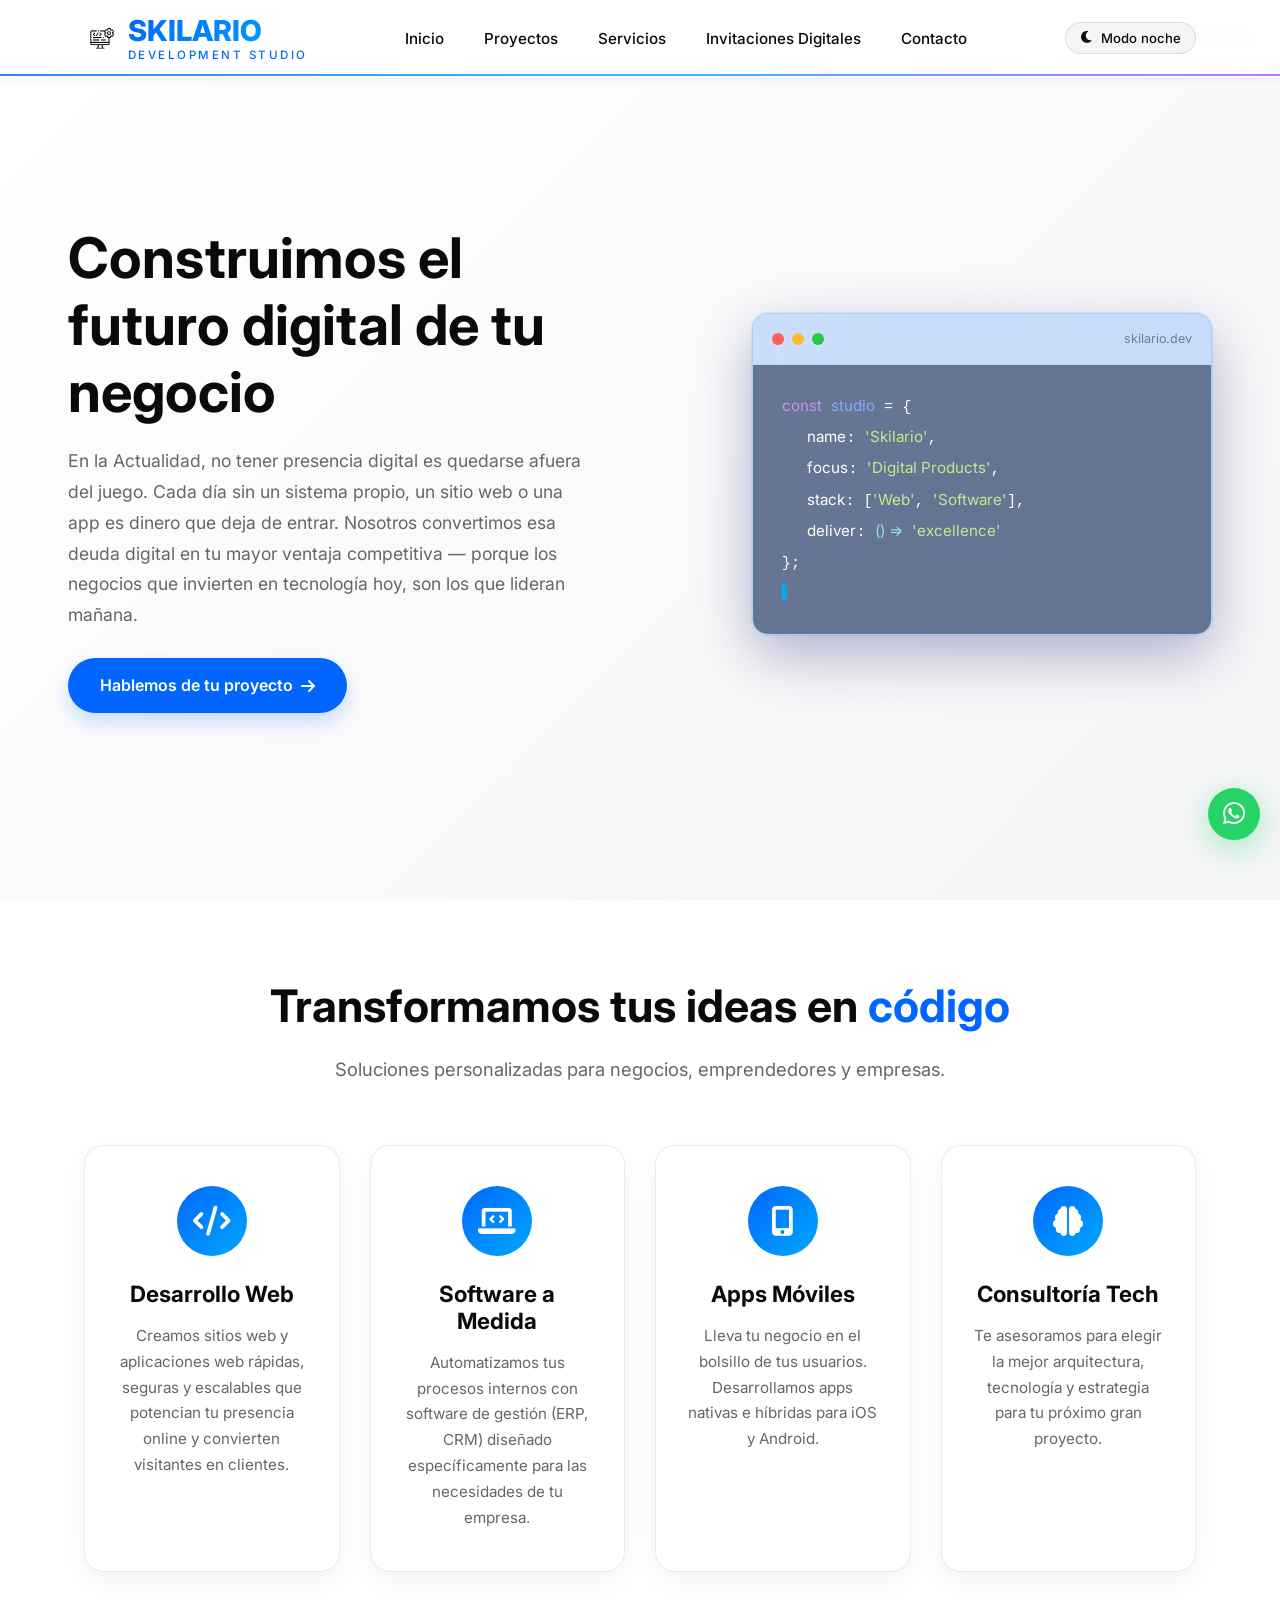
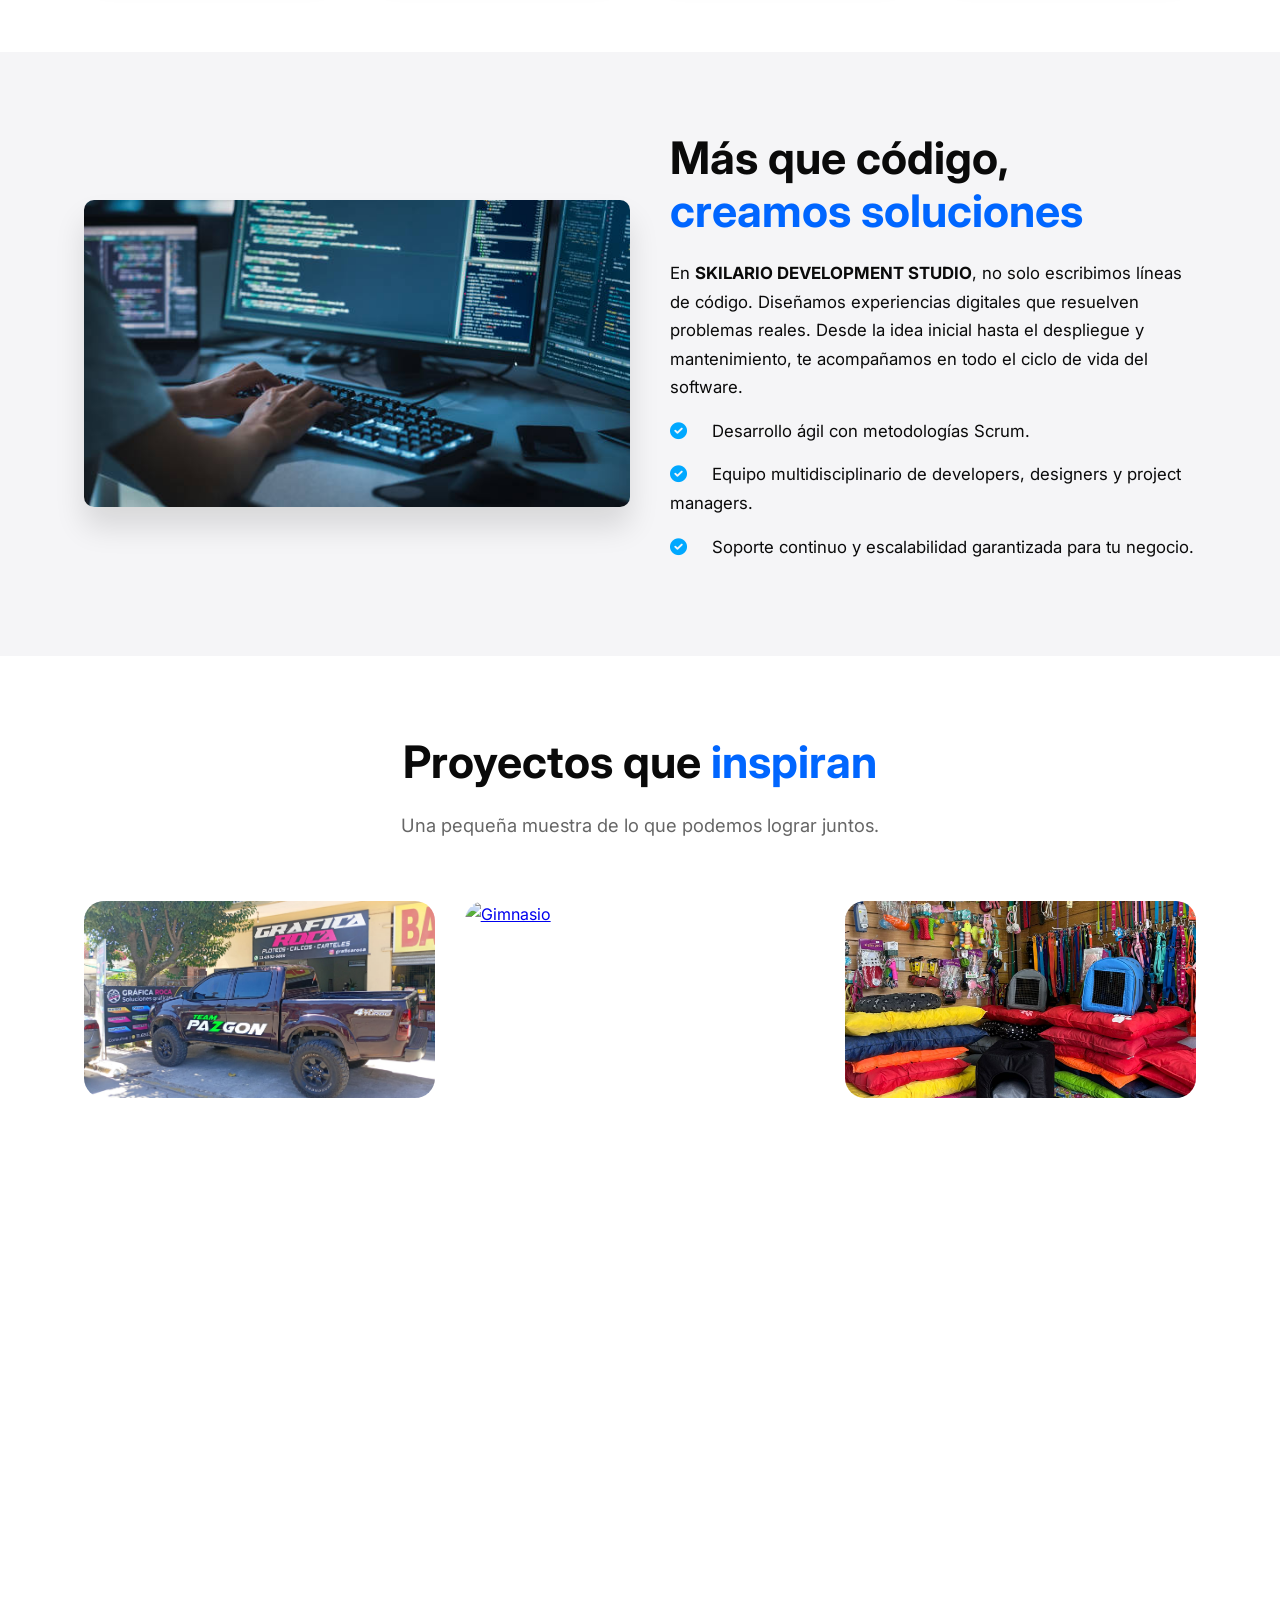
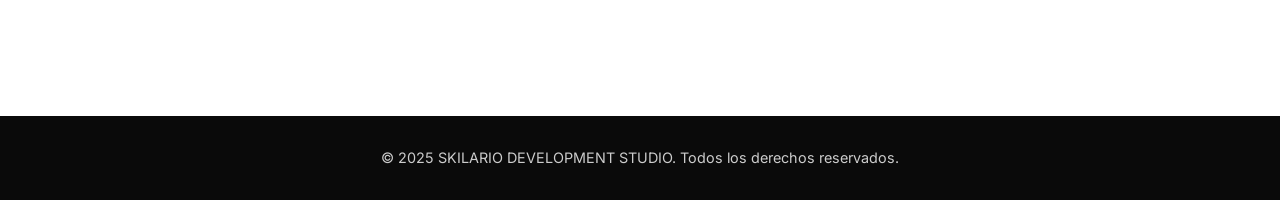
==== index.html @ c07ed519 "Pagina Web: Subiendo la revision 2 30-04-26" ====
<!DOCTYPE html>
<html lang="es">
<head>
    <meta charset="UTF-8">
    <meta name="viewport" content="width=device-width, initial-scale=1.0">
    <title>Skilario Development Studio</title>
    <link rel="icon" type="image/png" href="imagenes/LOGOSKILARIO .png" />
    <link rel="stylesheet" href="css/styles.css">
    <link rel="stylesheet" href="https://cdnjs.cloudflare.com/ajax/libs/font-awesome/6.0.0-beta3/css/all.min.css">
    <link rel="preconnect" href="https://fonts.googleapis.com">
    <link rel="preconnect" href="https://fonts.gstatic.com" crossorigin>
    <link href="https://fonts.googleapis.com/css2?family=DM+Sans:ital,opsz,wght@0,9..40,400;0,9..40,500;0,9..40,600;1,9..40,400&family=Inter:opsz,wght@14..32,700;14..32,800&display=swap" rel="stylesheet">
</head>
<body>

    <!-- NAVBAR -->
    <nav class="navbar">
        <div class="container nav-container">
            <div class="logo">
                <img src="imagenes/LOGOSKILARIO .png" alt="Skilario Logo" class="logo-img">
                <div class="logo-text-wrap">
                    <span class="logo-skilario">SKILARIO</span>
                    <span class="logo-dev">DEVELOPMENT STUDIO</span>
                </div>
            </div>
            <ul class="nav-menu">
                <li><a href="#inicio">Inicio</a></li>
                <li><a href="#proyectos">Proyectos</a></li>
                <li><a href="html/servicios.html">Servicios</a></li>
                <li><a href="html/invitaciones.html">Invitaciones Digitales</a></li>
                <li><a href="#contacto">Contacto</a></li>
            </ul>
            <div class="nav-actions">
                <button class="dark-toggle" id="darkToggle" aria-label="Alternar modo oscuro">
                    <i class="fas fa-moon" id="darkIcon"></i>
                    <span id="darkLabel">Modo noche</span>
                </button>
                <div class="hamburger">
                    <span class="bar"></span>
                    <span class="bar"></span>
                    <span class="bar"></span>
                </div>
            </div>
        </div>
    </nav>

    <!-- HERO SECTION -->
    <section id="inicio" class="hero">
        <div class="container hero-content">
            <div class="hero-text animate-fade-in">
                <h1>Construimos el futuro digital de tu negocio</h1>
                <p class="hero-sub">En la Actualidad, no tener presencia digital es quedarse afuera del juego. Cada día sin un sistema propio, un sitio web o una app es dinero que deja de entrar. Nosotros convertimos esa deuda digital en tu mayor ventaja competitiva — porque los negocios que invierten en tecnología hoy, son los que lideran mañana.</p>
                <br>
                <a href="#contacto" class="btn-primary">Hablemos de tu proyecto <i class="fas fa-arrow-right"></i></a>
            </div>
            <div class="hero__visual reveal">
                <div class="hero__card">
                    <div class="hero__card-header">
                        <span class="dot dot--red"></span>
                        <span class="dot dot--yellow"></span>
                        <span class="dot dot--green"></span>
                        <span class="hero__card-title">skilario.dev</span>
                    </div>
                    <div class="hero__card-body">
                        <div class="code-line"><span class="code-keyword">const</span> <span class="code-var">studio</span> = {</div>
                        <div class="code-line code-indent"><span class="code-key">name</span>: <span class="code-string">'Skilario'</span>,</div>
                        <div class="code-line code-indent"><span class="code-key">focus</span>: <span class="code-string">'Digital Products'</span>,</div>
                        <div class="code-line code-indent"><span class="code-key">stack</span>: [<span class="code-string">'Web'</span>, <span class="code-string">'Software'</span>],</div>
                        <div class="code-line code-indent"><span class="code-key">deliver</span>: <span class="code-fn">() =&gt;</span> <span class="code-string">'excellence'</span></div>
                        <div class="code-line">};</div>
                        <div class="code-line code-cursor">▌</div>
                    </div>
                </div>
            </div>
        </div>
    </section>

    <!-- SERVICIOS -->
    <section id="servicios" class="services">
        <div class="container">
            <h2 class="section-title">Transformamos tus ideas en <span class="text-blue">código</span></h2>
            <p class="section-subtitle">Soluciones personalizadas para negocios, emprendedores y empresas.</p>
            <div class="services-grid">
                <div class="service-card animate-on-scroll">
                    <div class="card-icon"><i class="fas fa-code"></i></div>
                    <h3>Desarrollo Web</h3>
                    <p>Creamos sitios web y aplicaciones web rápidas, seguras y escalables que potencian tu presencia online y convierten visitantes en clientes.</p>
                </div>
                <div class="service-card animate-on-scroll">
                    <div class="card-icon"><i class="fas fa-laptop-code"></i></div>
                    <h3>Software a Medida</h3>
                    <p>Automatizamos tus procesos internos con software de gestión (ERP, CRM) diseñado específicamente para las necesidades de tu empresa.</p>
                </div>
                <div class="service-card animate-on-scroll">
                    <div class="card-icon"><i class="fas fa-mobile-alt"></i></div>
                    <h3>Apps Móviles</h3>
                    <p>Lleva tu negocio en el bolsillo de tus usuarios. Desarrollamos apps nativas e híbridas para iOS y Android.</p>
                </div>
                <div class="service-card animate-on-scroll">
                    <div class="card-icon"><i class="fas fa-brain"></i></div>
                    <h3>Consultoría Tech</h3>
                    <p>Te asesoramos para elegir la mejor arquitectura, tecnología y estrategia para tu próximo gran proyecto.</p>
                </div>
            </div>
        </div>
    </section>

    <!-- DESCRIPCIÓN -->
    <section class="description">
        <div class="container description-container">
            <div class="description-image animate-on-scroll">
                <img src="imagenes/programando.jpg">
            </div>
            <div class="description-text animate-on-scroll">
                <h2>Más que código, <span class="text-blue">creamos soluciones</span></h2>
                <p>En <strong>SKILARIO DEVELOPMENT STUDIO</strong>, no solo escribimos líneas de código. Diseñamos experiencias digitales que resuelven problemas reales. Desde la idea inicial hasta el despliegue y mantenimiento, te acompañamos en todo el ciclo de vida del software.</p>
                <p><i class="fas fa-check-circle" style="color: #00a8ff;"></i> &nbsp; Desarrollo ágil con metodologías Scrum.</p>
                <p><i class="fas fa-check-circle" style="color: #00a8ff;"></i> &nbsp; Equipo multidisciplinario de developers, designers y project managers.</p>
                <p><i class="fas fa-check-circle" style="color: #00a8ff;"></i> &nbsp; Soporte continuo y escalabilidad garantizada para tu negocio.</p>
            </div>
        </div>
    </section>

    <!-- PROYECTOS -->
    <section id="proyectos" class="projects">
        <div class="container">
            <h2 class="section-title">Proyectos que <span class="text-blue">inspiran</span></h2>
            <p class="section-subtitle">Una pequeña muestra de lo que podemos lograr juntos.</p>
            <div class="projects-grid">
                <div class="project-card animate-on-scroll">
                    <a href="https://graficaroca.com.ar">
                    <img src="imagenes/hilux.png" alt="Grafica">
                    </a>
                    <div class="project-overlay">
                        
                        <h4>Grafica Roca</h4>
                        <p>Pagina Web Personalizada para Grafica Roca en Moreno</p>
                    </div>
                </div>
                <div class="project-card animate-on-scroll">
                    <a href="https://Newgymcenterr.netlify.app">
                    <img src="imagenes/gymcenterdentro.png" alt="Gimnasio">
                    </a>
                    <div class="project-overlay">
                        <h4>New Gym Center</h4>
                        <p>Pagina web con Asesoramientos e Inscripciones de New Gym Center en Pablo Nogues. </p>
                    </div>
                </div>

                <div class="project-card animate-on-scroll">
                    <a href="https://jjuan2105.wixsite.com/sigmapets">
                        <img src="imagenes/veterinaria.png" alt="Veterinaria">
                        </a>
                        <div class="project-overlay">
                            <h4>Sigma Pets</h4>
                            <p>Nos adaptamos 100% a las necesidades de cada cliente. Esta página fue desarrollada para pet shop utilizando Wix.</p>
                    </div>
                </div>
            </div>
        </div>
    </section>

    <!-- CONTACTO -->
    <section id="contacto" class="contact">
        <div class="container contact-container">
            <div class="contact-info animate-on-scroll">
                <h2>¿Listo para <span class="text-blue">escalar</span> tu negocio?</h2>
                <p>Cuéntanos tu idea y daremos el primer paso juntos.</p>
                <p><i class="fas fa-envelope"></i> skilariodevstudio@gmail.com</p>
                <p><i class="fas fa-phone-alt"></i> +54 237 403 1298</p>
                <a href="https://wa.me/542374031298" target="_blank" class="btn-wsp">
                    <i class="fab fa-whatsapp"></i> Escribinos por WhatsApp
                </a>
                <div class="social-icons">
                    <a href="#"><i class="fab fa-linkedin-in"></i></a>
                    <a href="#"><i class="fab fa-github"></i></a>
                    <a href="#"><i class="fab fa-instagram"></i></a>
                </div>
            </div>
        </div>
    </section>

    <!-- FOOTER -->
    <footer class="footer">
        <div class="container">
            <p>© 2025 SKILARIO DEVELOPMENT STUDIO. Todos los derechos reservados.</p>
        </div>
    </footer>

    <!-- WHATSAPP BTN FLOTANTE -->
    <a class="whatsapp" href="https://wa.me/542374031298" target="_blank" aria-label="Contactar por WhatsApp">
        <i class="fab fa-whatsapp whatsapp-icon"></i>
    </a>

    <script src="js/theme.js"></script>
    <script src="js/script.js"></script>
</body>
</html>
---- css/styles.css ----
/* ─── FUENTES REPARADAS ─────────────────────────── */
/* Agregamos los pesos 400, 500 y 600 que faltaban */
@import url('https://fonts.googleapis.com/css2?family=DM+Sans:ital,opsz,wght@0,9..40,400;0,9..40,500;0,9..40,600;1,9..40,400&family=Inter:ital,opsz,wght@0,14..32,400;0,14..32,500;0,14..32,600;0,14..32,700;0,14..32,800&display=swap');

/* ─── VARIABLES ──────────────────────────────── */
:root {
  /* Tus Colores Originales */
  --primary-blue: #0066ff;
  --light-blue:   #00a8ff;
  --white:        #ffffff;
  --black:        #0a0a0a;
  --gray-light:   #f5f5f7;
  --text-gray:    #333333;
  
  /* Fuentes */
  --body-font:    'Inter', sans-serif; 
  --heading-font: 'Inter', sans-serif;

  /* Pesos de Fuente (Nuevos para control total) */
  --font-regular:  400;
  --font-medium:   500;
  --font-semibold: 600;
  --font-bold:     700;
  --font-black:    800;

  /* Variables de Funcionalidad — Bridge (usadas por servicios.css e invitaciones.css) */
  --color-primary:      var(--primary-blue);
  --color-primary-dark: #0052cc;
  --color-bg:           #ffffff;
  --color-border:       rgba(0,0,0,0.08);
  --color-text:         #0a0a0a;
  --color-text-muted:   #666666;

  /* Estructura */
  --radius-sm:     8px;
  --radius-md:     16px;
  --radius-lg:     24px;
  --radius-full:   50px;
  --shadow-sm:     0 4px 6px rgba(0, 0, 0, 0.05);
  --shadow-md:     0 8px 24px rgba(0, 0, 0, 0.08);
  --shadow-lg:     0 16px 40px rgba(0, 0, 0, 0.12);
  --shadow-xl:     0 20px 25px -5px rgba(0, 0, 0, 0.1);
  --shadow-primary: 0 10px 15px -3px rgba(0, 102, 255, 0.3);
  --transition:    0.3s ease;

  /* Altura del header (usada en padding-top de heroes) */
  --header-h: 70px;

  /* Dark mode base */
  --bg:           #ffffff;
  --bg-alt:       #f5f5f7;
  --card-bg:      #ffffff;
  --text:         #0a0a0a;
  --text-light:   #666666;
  --nav-bg:       rgba(255,255,255,0.85);
  --nav-bg-scroll:rgba(255,255,255,0.97);
  --border:       rgba(0,0,0,0.08);
  --footer-bg:    #0a0a0a;
  --footer-text:  #cccccc;
}

/* RESET BASE PARA QUITAR LA NEGRITA */
body {
  font-family: var(--body-font);
  font-weight: var(--font-regular); /* Ahora sí el navegador tiene el peso 400 */
  -webkit-font-smoothing: antialiased;
}

/* ─── DARK MODE ──────────────────────────────── */
body.dark-mode {
  /* Variables base */
  --bg:            #0d0f1a;
  --bg-alt:        #131626;
  --card-bg:       #1a1c2e;
  --text:          #e8e8f0;
  --text-light:    #9999b0;
  --nav-bg:        rgba(10,12,24,0.88);
  --nav-bg-scroll: rgba(10,12,24,0.97);
  --border:        rgba(255,255,255,0.08);
  --footer-bg:     #060810;
  --footer-text:   #cccccc;
  --gray-light:    #131626;

  /* Bridge variables — compatibilidad con servicios.css */
  --color-bg:         #0d0f1a;
  --color-text:       #e8e8f0;
  --color-text-muted: #9999b0;
  --color-border:     rgba(255,255,255,0.08);
}

/* ─── RESET ──────────────────────────────────── */
* { margin: 0; padding: 0; box-sizing: border-box; }

html { scroll-behavior: smooth; }

body {
  font-family: var(--body-font);
  color: var(--text);
  background-color: var(--bg);
  line-height: 1.7;
  overflow-x: hidden;
  transition: background-color 0.3s ease, color 0.3s ease;
}

/* ─── LAYOUT ─────────────────────────────────── */
.container {
  width: 90%;
  max-width: 1200px;
  margin: 0 auto;
  padding: 0 20px;
}

section { padding: 80px 0; }

/* ─── TIPOGRAFÍA ─────────────────────────────── */
h1, h2, h3 {
  font-family: var(--heading-font);
  font-weight: 700;
  line-height: 1.2;
  color: var(--text);
}

/* Párrafos y texto de cuerpo usan DM Sans */
p, li, a, span, label, input, textarea, .section-subtitle {
  font-family: var(--body-font);
}

h1 { font-size: clamp(2.5rem, 5vw, 3.5rem); margin-bottom: 20px; }
h2 { font-size: clamp(2rem, 4vw, 2.8rem);   margin-bottom: 20px; }

.section-title    { text-align: center; margin-bottom: 20px; }
.section-subtitle { text-align: center; font-size: 1.15rem; color: var(--text-light); margin-bottom: 60px; }
.text-blue        { color: var(--primary-blue); }

/* Subtítulo hero */
.hero-sub {
  font-size: 1.1rem;
  color: var(--text-light);
  line-height: 1.75;
  max-width: 520px;
}

/* ─── BOTONES ────────────────────────────────── */
/* 1. EL CUERPO DEL BOTÓN (Se aplica a todos) */
.btn-primary {
  display: inline-flex; /* Cambié block por inline-flex para alinear icono y texto */
  align-items: center;
  justify-content: center;
  width: fit-content;
  margin: 0 auto 10px auto; /* Lo centra si el padre es flex */
  background: var(--primary-blue);
  color: var(--white);
  padding: 14px 32px;
  border-radius: 50px;
  text-decoration: none;
  font-family: var(--body-font);
  font-weight: 600;
  font-size: 1rem;
  border: none;
  cursor: pointer;
  transition: all 0.3s ease;
  box-shadow: 0 10px 20px rgba(0, 102, 255, 0.2);
}

/* 2. EL ICONO (Solo tamaño y margen) */
.btn-primary svg {
  width: 18px !important;  
  height: 18px !important;
  fill: currentColor !important; /* Para que sea blanco como el texto */
  margin-right: 10px; /* Espacio antes del texto */
  transition: transform 0.3s ease;
  flex-shrink: 0;
}

.btn-primary i { 
  margin-left: 8px; 
  transition: transform 0.3s ease; 
}

/* 3. EFECTOS HOVER (Para que brille y se mueva) */
.btn-primary:hover {
  background: var(--light-blue);
  transform: translateY(-2px);
  box-shadow: 0 15px 25px rgba(0, 102, 255, 0.3);
}

/* El icono se mueve a la derecha al pasar el mouse */
.btn-primary:hover i,
.btn-primary:hover svg { 
  transform: translateX(5px); 
}
/* Botón WhatsApp en sección contacto */
.btn-wsp {
  display: inline-flex;
  align-items: center;
  gap: 10px;
  background: #25D366;
  color: #fff;
  padding: 13px 28px;
  border-radius: 50px;
  text-decoration: none;
  font-family: var(--body-font);
  font-weight: 600;
  font-size: 1rem;
  margin: 20px 0 10px;
  transition: all 0.3s ease;
  box-shadow: 0 8px 20px rgba(37, 211, 102, 0.3);
}
.btn-wsp i { font-size: 1.3rem; }
.btn-wsp:hover {
  background: #1ebe5d;
  transform: translateY(-2px);
  box-shadow: 0 12px 28px rgba(37, 211, 102, 0.45);
}

/* ─── NAVBAR ─────────────────────────────────── */
.navbar {
  position: fixed;
  top: 0; left: 0;
  width: 100%;
  background: var(--nav-bg);
  backdrop-filter: blur(12px);
  -webkit-backdrop-filter: blur(12px);
  box-shadow: 0 2px 10px rgba(0,0,0,0.05);
  z-index: 1000;
  padding: 14px 0;
  border-bottom: 1px solid transparent;
  transition: background 0.3s ease, border-color 0.3s ease;
}

/* Acento de color en el navbar: línea inferior con gradiente */
.navbar::after {
  content: '';
  position: absolute;
  bottom: 0; left: 0;
  width: 100%;
  height: 2px;
  background: linear-gradient(90deg, var(--primary-blue) 0%, var(--light-blue) 50%, #a855f7 100%);
  opacity: 0.8;
}

body.dark-mode .navbar {
  background: var(--nav-bg);
  box-shadow: 0 2px 16px rgba(0,0,0,0.4);
}

.nav-container { display: flex; justify-content: space-between; align-items: center; }

.logo           { display: flex; flex-direction: column; line-height: 1.2; }
.logo-skilario  {
  font-family: var(--heading-font);
  font-size: 1.8rem;
  font-weight: 800;
  color: var(--text);
  background: linear-gradient(135deg, var(--primary-blue), var(--light-blue));
  -webkit-background-clip: text;
  -webkit-text-fill-color: transparent;
  background-clip: text;
}
.logo-dev       { font-size: 0.72rem; font-weight: 500; letter-spacing: 2.5px; color: var(--primary-blue); }

.nav-menu { display: flex; list-style: none; gap: 40px; }

.nav-menu a {
  font-family: var(--body-font);
  text-decoration: none;
  color: var(--text);
  font-weight: 500;
  font-size: 0.95rem;
  transition: color 0.3s ease;
  position: relative;
}

.nav-menu a::after {
  content: '';
  position: absolute;
  bottom: -5px; left: 0;
  width: 0; height: 2px;
  background: var(--primary-blue);
  transition: width 0.3s ease;
}

.nav-menu a:hover             { color: var(--primary-blue); }
.nav-menu a:hover::after      { width: 100%; }

/* Nav actions: dark toggle + hamburger */
.nav-actions {
  display: flex;
  align-items: center;
  gap: 12px;
}

/* Botón modo oscuro */
.dark-toggle {
  background: var(--bg-alt);
  border: 1px solid rgba(0,0,0,0.1);
  border-radius: 50px;
  padding: 7px 14px;
  cursor: pointer;
  display: flex;
  align-items: center;
  gap: 7px;
  color: var(--text);
  font-family: var(--body-font);
  font-size: 0.82rem;
  font-weight: 500;
  transition: all 0.25s ease;
  outline: none;
  white-space: nowrap;
}

.dark-toggle i { font-size: 0.85rem; }

.dark-toggle:hover {
  background: var(--primary-blue);
  color: #fff;
  border-color: var(--primary-blue);
}

body.dark-mode .dark-toggle {
  background: #1e1e1e;
  border-color: #333;
  color: #fbbf24;
}

body.dark-mode .dark-toggle:hover {
  background: #fbbf24;
  border-color: #fbbf24;
  color: #111;
}

.hamburger { display: none; flex-direction: column; cursor: pointer; }

.bar {
  width: 25px; height: 3px;
  background: var(--text);
  margin: 3px 0;
  transition: all 0.3s ease;
}

/* ─── HERO ───────────────────────────────────── */
.hero {
  min-height: 100vh;
  display: flex;
  align-items: center;
  padding: 8rem clamp(1.25rem, 5vw, 3rem) 5rem;
  position: relative;
  overflow: hidden;
  background: linear-gradient(135deg, var(--bg) 0%, var(--bg-alt) 100%);
  transition: background 0.3s ease;
}

.hero-content {
  display: flex;
  align-items: center;
  justify-content: space-between;
  gap: 4rem;
  width: 100%;
}

.hero-text {
  flex: 1;
  max-width: 540px;
}

.hero__visual {
  position: relative;
  z-index: 1;
  flex: 0 0 460px;
  width: 460px;
}

.hero__card {
  background: rgba(0, 102, 255, 0.2);
  border: 1px solid rgba(56, 189, 248, 0.25);
  border-radius: 16px;
  overflow: hidden;
  backdrop-filter: blur(20px);
  box-shadow: 0 20px 60px rgba(0, 0, 102, 0.3), 0 0 0 1px rgba(56, 189, 248, .15);
  animation: floatCard 5s ease-in-out infinite;
  width: 100%;
}

@keyframes floatCard {
  0%,100% { transform: translateY(0); }
  50%     { transform: translateY(-12px); }
}

.hero__card-header {
  display: flex;
  align-items: center;
  gap: .5rem;
  padding: .9rem 1.2rem;
  border-bottom: 1px solid rgba(56, 189, 248, 0.15);
  background: rgba(255, 255, 255, 0.04);
}

.hero__card-title {
  margin-left: auto;
  font-size: .78rem;
  color: rgba(57, 86, 121, 0.7);
  font-family: var(--body-font);
}

.hero__card-body {
  padding: 1.6rem 1.8rem;
  font-family: 'Courier New', monospace;
  font-size: .95rem;
  line-height: 2;
  background: rgba(5, 15, 45, 0.5);
}

@media (max-width: 900px) {
  .hero { padding: 6rem 1.25rem 4rem; }
  .hero-content { flex-direction: column; align-items: flex-start; gap: 2.5rem; }
  .hero-text { max-width: 100%; }
  .hero__visual { flex: none; width: 100%; }
  .hero__card-body { font-size: .82rem; padding: 1.2rem; }
}

/* Código */
.code-line    { white-space: pre; color: white; }
.code-indent  { padding-left: 1.6rem; }
.code-keyword { color: #C792EA; }
.code-var     { color: #82AAFF; }
.code-key     { color: white; }
.code-string  { color: #C3E88D; }
.code-fn      { color: #89DDFF; }
.code-cursor  { color: var(--light-blue); animation: blink 1s infinite; }

@keyframes blink { 0%,100%{ opacity:1 } 50%{ opacity:0 } }

.dot { width: 12px; height: 12px; border-radius: 50%; display: inline-block; }
.dot--red    { background: #ff5f57; }
.dot--yellow { background: #febc2e; }
.dot--green  { background: #28c840; }

@keyframes scrollDot { 0%{ transform:translateY(0); opacity:1 } 100%{ transform:translateY(10px); opacity:0 } }

/* ─── SERVICIOS ──────────────────────────────── */
.services { background: var(--bg); transition: background 0.3s ease; }

.services-grid {
  display: grid;
  grid-template-columns: repeat(auto-fit, minmax(250px, 1fr));
  gap: 30px;
  margin-top: 40px;
}

.service-card {
  background: var(--card-bg);
  padding: 40px 30px;
  border-radius: 20px;
  box-shadow: 0 10px 30px rgba(0,0,0,0.05);
  transition: all 0.3s ease;
  border: 1px solid var(--border);
  text-align: center;
}

body.dark-mode .service-card {
  background: rgba(255,255,255,0.04);
  backdrop-filter: blur(14px);
  -webkit-backdrop-filter: blur(14px);
  border-color: rgba(255,255,255,0.07);
  box-shadow: 0 10px 30px rgba(0,0,0,0.35),
              inset 0 1px 0 rgba(255,255,255,0.06);
}

/* ─── STAGGER UTILITIES ──────────────────────── */
.delay-1 { transition-delay: 0.1s !important; }
.delay-2 { transition-delay: 0.2s !important; }
.delay-3 { transition-delay: 0.3s !important; }
.delay-4 { transition-delay: 0.4s !important; }
.delay-5 { transition-delay: 0.5s !important; }
.delay-6 { transition-delay: 0.6s !important; }


.service-card:hover {
  transform: translateY(-10px);
  box-shadow: 0 20px 40px rgba(0, 102, 255, 0.12);
  border-color: var(--light-blue);
}

.card-icon {
  width: 70px; height: 70px;
  background: linear-gradient(135deg, var(--primary-blue), var(--light-blue));
  border-radius: 50%;
  display: flex; align-items: center; justify-content: center;
  margin: 0 auto 25px;
}

.card-icon i { font-size: 30px; color: var(--white); }
.service-card h3 { margin-bottom: 15px; font-size: 1.4rem; }
.service-card p  { color: var(--text-light); font-size: 0.95rem; }

/* ─── DESCRIPCIÓN ────────────────────────────── */
.description { background: var(--bg-alt); transition: background 0.3s ease; }

.description-container {
  display: grid;
  grid-template-columns: 1fr 1fr;
  gap: 60px;
  align-items: center;
}

/* Imagen 20px más grande */
.description-image img {
  width: calc(100% + 20px);
  max-width: calc(100% + 20px);
  border-radius: 10px;
  box-shadow: 0 20px 30px rgba(0,0,0,0.12);
  display: block;
}

.description-text p    { margin-bottom: 15px; font-size: 1.05rem; color: var(--text); }
.description-text i    { margin-right: 10px; }
.description-text strong { color: var(--text); }

/* ─── PROYECTOS ──────────────────────────────── */
.projects { background: var(--bg); transition: background 0.3s ease; }

.projects-grid {
  display: grid;
  grid-template-columns: repeat(auto-fit, minmax(300px, 1fr));
  gap: 30px;
}

.project-card {
  position: relative;
  border-radius: 20px;
  overflow: hidden;
  cursor: pointer;
  aspect-ratio: 16 / 9;
}

.project-card img { width: 100%; height: 100%; object-fit: cover; transition: transform 0.5s ease; }
.project-card:hover img { transform: scale(1.1); }

.project-overlay {
  position: absolute;
  bottom: -100%; left: 0;
  width: 100%; padding: 20px;
  background: linear-gradient(to top, rgba(0,0,0,0.8), transparent);
  color: var(--white);
  transition: bottom 0.4s ease;
}

.project-card:hover .project-overlay { bottom: 0; }
.project-overlay h4 { font-size: 1.3rem; margin-bottom: 5px; font-family: var(--heading-font); }
.project-overlay p  { font-family: var(--body-font); }

/* ─── CONTACTO ───────────────────────────────── */
.contact { background: var(--bg); transition: background 0.3s ease; }

.contact-container {
  display: flex;
  flex-direction: column;
  align-items: center;
  text-align: center;
  gap: 40px;
  max-width: 700px;
  margin: 0 auto;
}

.contact-info { width: 100%; }

.contact-info p  { margin: 20px 0; font-size: 1.05rem; color: var(--text); }
.contact-info i  { color: var(--primary-blue); width: 30px; font-size: 1.3rem; }

.social-icons { margin-top: 30px; }

.social-icons a {
  display: inline-block;
  width: 45px; height: 45px;
  background: var(--bg-alt);
  border-radius: 50%;
  text-align: center; line-height: 45px;
  color: var(--primary-blue);
  margin-right: 10px;
  transition: all 0.3s ease;
  font-size: 1.2rem;
}

.social-icons a:hover {
  background: var(--primary-blue);
  color: var(--white);
  transform: translateY(-3px);
}

.contact-form { width: 100%; }

.contact-form input,
.contact-form textarea {
  width: 100%; padding: 15px;
  margin-bottom: 20px;
  border: 1px solid #ddd;
  border-radius: 10px;
  font-family: var(--body-font);
  font-size: 1rem;
  transition: all 0.3s ease;
  text-align: left;
  background: var(--card-bg);
  color: var(--text);
}

.contact-form input:focus,
.contact-form textarea:focus {
  outline: none;
  border-color: var(--primary-blue);
  box-shadow: 0 0 0 3px rgba(0, 102, 255, 0.1);
}

.contact-form .btn-primary { margin: 0 auto; }

@media (max-width: 768px) {
  .contact-container { padding: 0 1rem; }
}

/* ─── FOOTER ─────────────────────────────────── */
.footer {
  background: var(--footer-bg);
  color: var(--footer-text);
  text-align: center;
  padding: 30px 0;
  font-size: 0.9rem;
  display: flex;
  align-items: center;
  justify-content: center;
  min-height: 80px;
  transition: background 0.3s ease;
}

/* ─── WHATSAPP FLOTANTE ──────────────────────── */
.whatsapp {
  text-decoration: none;
  position: fixed;
  bottom: 60px; right: 20px;
  z-index: 999;
  background: #25D366;
  width: 52px; height: 52px;
  border-radius: 50%;
  box-shadow: 0 8px 32px rgba(37, 211, 102, 0.4);
  transition: transform 0.3s ease, box-shadow 0.3s ease;
  display: flex; align-items: center; justify-content: center;
}

.whatsapp-icon {
  font-size: 1.6rem;
  color: #fff;
  line-height: 1;
}

.whatsapp:hover {
  transform: scale(1.15);
  box-shadow: 0 12px 40px rgba(37, 211, 102, 0.6);
}

/* ─── ANIMACIONES ────────────────────────────── */
.animate-fade-in { animation: fadeIn 1s ease forwards; }
.animate-float   { animation: float 6s ease-in-out infinite; }

@keyframes fadeIn {
  from { opacity: 0; transform: translateY(20px); }
  to   { opacity: 1; transform: translateY(0); }
}

@keyframes float {
  0%,100% { transform: translateY(0); }
  50%     { transform: translateY(-20px); }
}

.animate-on-scroll {
  opacity: 0;
  transform: translateY(30px);
  transition: opacity 0.6s ease, transform 0.6s ease;
}

.animate-on-scroll.visible { opacity: 1; transform: translateY(0); }

/* ─── RESPONSIVE ─────────────────────────────── */
@media (max-width: 768px) {
  .nav-menu {
    position: fixed;
    left: -100%; top: 70px;
    flex-direction: column;
    background: var(--nav-bg);
    backdrop-filter: blur(10px);
    width: 100%; text-align: center;
    padding: 40px 0; gap: 30px;
    box-shadow: 0 10px 20px rgba(0,0,0,0.1);
    transition: left 0.3s ease;
  }

  .nav-menu.active { left: 0; }

  .hamburger { display: flex; }

  .hamburger.active .bar:nth-child(2) { opacity: 0; }
  .hamburger.active .bar:nth-child(1) { transform: translateY(8px) rotate(45deg); }
  .hamburger.active .bar:nth-child(3) { transform: translateY(-8px) rotate(-45deg); }

  .hero {
    flex-direction: column;
    padding: 6rem 1.25rem 4rem;
    align-items: stretch;
  }

  .hero__visual {
    flex: none;
    margin-left: 0; padding-left: 0;
    margin-top: 2.5rem;
    width: 100%;
  }

  .hero__card-header { padding: .75rem 1rem; }
  .hero__card-body { font-size: .82rem; padding: 1.2rem; }

  .hero-content,
  .description-container,
  .contact-container { grid-template-columns: 1fr; text-align: center; }

  .hero-text    { margin: 0 auto; }
  .hero-image   { grid-row: 1; }
  .description-image { grid-row: 2; }
  .contact-info { text-align: center; }
}

@media (max-width: 480px) {
  h1 { font-size: 2rem; }
  h2 { font-size: 1.8rem; }
  .service-card { padding: 30px 20px; }
}

/* El modo oscuro SOLO se activa con la clase .dark-mode via botón */

/* ══════════════════════════════════════════════════════════
   EXTENSIONES SKILARIO — Nuevas funcionalidades
   ══════════════════════════════════════════════════════════ */

/* ─── LOGO CON IMAGEN ────────────────────────────────────── */
.logo {
  display: flex;
  flex-direction: row;   /* imagen + textos en fila */
  align-items: center;
  gap: 10px;
}

.logo-img {
  height: 32px;
  width: auto;
  flex-shrink: 0;
  object-fit: contain;
  display: block;
}

.logo-text-wrap {
  display: flex;
  flex-direction: column;
  line-height: 1.2;
}

/* ─── DARK-MODE PRELOAD: evitar flash ────────────────────── */
html.dark-mode-preload body {
  background-color: #11122e;
}

/* ─── PULSE-CTA: micro-interacción en botón Contratar ────── */
@keyframes pulse-ring {
  0%   { box-shadow: 0 0 0 0   rgba(0, 102, 255, 0.55), 0 10px 20px rgba(0,102,255,0.2); }
  60%  { box-shadow: 0 0 0 12px rgba(0, 102, 255, 0),   0 10px 20px rgba(0,102,255,0.2); }
  100% { box-shadow: 0 0 0 0   rgba(0, 102, 255, 0),    0 10px 20px rgba(0,102,255,0.2); }
}

.pulse-cta {
  animation: pulse-ring 2.2s cubic-bezier(0.215, 0.61, 0.355, 1) infinite;
}

.pulse-cta:hover {
  animation: none; /* Para en hover para no interferir con el efecto de hover */
}

/* ─── HOVER EFFECT EN IPHONES (levitación profunda) ─────── */
.iphone-wrapper {
  transition: transform 0.4s cubic-bezier(0.175, 0.885, 0.32, 1.275),
              filter 0.4s ease;
}

.iphone-wrapper:hover {
  transform: translateY(-10px);
  filter: drop-shadow(0 40px 80px rgba(0, 102, 255, 0.22))
          drop-shadow(0 20px 40px rgba(0, 0, 0, 0.18));
}

/* ─── SMOOTH NAV: botones Volver ────────────────────────── */
.back-btn-minimal-link {
  text-decoration: none;
  display: inline-block;
}

.back-btn-minimal {
  display: inline-flex;
  align-items: center;
  gap: 8px;
  font-size: 0.88rem;
  font-weight: 500;
  color: var(--color-text-muted, #666);
  cursor: pointer;
  background: none;
  border: 1px solid var(--color-border, rgba(0,0,0,0.08));
  border-radius: 50px;
  padding: 8px 18px;
  margin-bottom: 40px;
  transition: color 0.3s ease, border-color 0.3s ease, background 0.3s ease;
  font-family: var(--body-font);
}

.back-btn-minimal:hover {
  color: var(--primary-blue);
  border-color: var(--primary-blue);
  background: rgba(0, 102, 255, 0.05);
}

.back-btn-minimal svg {
  fill: currentColor;
  flex-shrink: 0;
}

.back-btn-nav {
  margin-bottom: 32px;
  margin-top: 0;
}

/* ─── BTN-PRIMARY-GLOW (invitaciones) ────────────────────── */
.btn-primary-glow {
  display: inline-flex;
  align-items: center;
  justify-content: center;
  background: var(--primary-blue);
  color: var(--white);
  padding: 16px 36px;
  border-radius: 50px;
  text-decoration: none;
  font-family: var(--body-font);
  font-weight: 700;
  font-size: 1rem;
  border: none;
  cursor: pointer;
  transition: all 0.3s ease;
  box-shadow: 0 10px 30px rgba(0, 102, 255, 0.3);
}

.btn-primary-glow:hover {
  background: var(--light-blue);
  transform: translateY(-3px);
  box-shadow: 0 18px 40px rgba(0, 102, 255, 0.4);
}

.btn-lg {
  padding: 18px 42px;
  font-size: 1.05rem;
}

/* ─── PRECIO DESTACADO ───────────────────────────────────── */
.price-tag-large {
  display: inline-flex;
  flex-direction: column;
  align-items: center;
  gap: 4px;
  margin: 28px auto 28px;
  background: rgba(0, 102, 255, 0.06);
  border: 1.5px solid rgba(0, 102, 255, 0.18);
  border-radius: 20px;
  padding: 20px 36px;
}

.price-old {
  font-size: 1rem;
  color: var(--color-text-muted, #888);
  text-decoration: line-through;
  font-weight: 500;
}

.price-current {
  font-family: var(--heading-font);
  font-size: 3rem;
  font-weight: 900;
  color: var(--primary-blue);
  line-height: 1;
}

.price-current .currency { font-size: 1.5rem; vertical-align: super; }
.price-current .period   { font-size: 1.1rem; color: var(--color-text-muted, #888); font-weight: 500; }

.price-savings {
  font-size: 0.9rem;
  font-weight: 700;
  color: #ff4757;
  background: rgba(255, 71, 87, 0.1);
  border-radius: 50px;
  padding: 4px 14px;
}

.price-note {
  font-size: 0.82rem;
  color: var(--color-text-muted, #888);
}

/* ─── PROMO PILL ─────────────────────────────────────────── */
.promo-pill {
  display: inline-block;
  background: linear-gradient(135deg, #ff6b6b, #ff4757);
  color: #fff;
  font-size: 0.85rem;
  font-weight: 700;
  border-radius: 50px;
  padding: 6px 20px;
  margin-bottom: 16px;
}

/* ─── INVITACIONES HERO ──────────────────────────────────── */
.invitations-hero {
  padding-top: 120px;
  padding-bottom: 64px;
  text-align: center;
  background: linear-gradient(135deg, #f0f4ff 0%, #fdf6ff 100%);
}

body.dark-mode .invitations-hero {
  background: linear-gradient(135deg, #0d1117 0%, #161b22 100%);
}

/* ─── GALERÍA 3 COLUMNAS (forzar en desktop) ─────────────── */
.inv-gallery-grid {
  display: grid;
  grid-template-columns: repeat(3, 1fr);
  gap: 40px;
  padding: 60px 0;
}

/* ─── BTN-WHITE (banner de descuento) ────────────────────── */
.btn-white {
  display: inline-flex;
  align-items: center;
  gap: 8px;
  background: #fff;
  color: #ff4757;
  padding: 13px 26px;
  border-radius: 50px;
  font-weight: 700;
  font-size: 0.95rem;
  text-decoration: none;
  transition: all 0.3s ease;
  border: none;
  cursor: pointer;
  white-space: nowrap;
  flex-shrink: 0;
  box-shadow: 0 4px 15px rgba(0,0,0,0.12);
}

.btn-white:hover {
  background: #fff3f3;
  transform: translateY(-2px);
  box-shadow: 0 8px 24px rgba(0,0,0,0.15);
}

/* ─── BTN-OUTLINE-LG (CTA secundario invitaciones) ──────── */
.btn-outline-lg {
  display: inline-flex;
  align-items: center;
  gap: 8px;
  background: transparent;
  color: var(--primary-blue);
  padding: 16px 36px;
  border-radius: 50px;
  border: 2px solid var(--primary-blue);
  font-family: var(--body-font);
  font-weight: 600;
  font-size: 1rem;
  text-decoration: none;
  transition: all 0.3s ease;
  cursor: pointer;
}

.btn-outline-lg:hover {
  background: var(--primary-blue);
  color: #fff;
  transform: translateY(-2px);
}

/* ─── FINAL CTA CARD ─────────────────────────────────────── */
.final-cta-card {
  text-align: center;
  background: linear-gradient(135deg, rgba(0,102,255,0.05), rgba(0,168,255,0.05));
  border: 1px solid rgba(0,102,255,0.15);
  border-radius: 28px;
  padding: 60px 40px;
  margin: 60px 0;
}

.final-cta-card p {
  color: var(--color-text-muted, #666);
  font-size: 1.05rem;
  margin-bottom: 32px;
}

.cta-buttons {
  display: flex;
  gap: 16px;
  justify-content: center;
  flex-wrap: wrap;
}

/* ─── FEATURES SECTION ───────────────────────────────────── */
.features-section {
  padding: 40px 0;
}

.inv-feature-icon {
  font-size: 2rem;
  margin-bottom: 14px;
}

.inv-feature-card {
  background: var(--card-bg, #fff);
  border: 1px solid var(--color-border, rgba(0,0,0,0.08));
  border-radius: 20px;
  padding: 28px 24px;
  box-shadow: 0 4px 16px rgba(0,0,0,0.04);
  transition: transform 0.3s ease, box-shadow 0.3s ease, border-color 0.3s ease;
}

.inv-feature-card:hover {
  transform: translateY(-4px);
  box-shadow: 0 12px 32px rgba(0,102,255,0.1);
  border-color: var(--primary-blue);
}

.inv-feature-card h4 {
  font-size: 1rem;
  font-weight: 700;
  margin-bottom: 8px;
}

.inv-feature-card p {
  font-size: 0.88rem;
  color: var(--color-text-muted, #666);
  line-height: 1.5;
}

/* ─── SECTION-LABEL para invitaciones ────────────────────── */
.invitations-hero .section-label { margin-bottom: 10px; }
.invitations-hero .section-title { margin-bottom: 16px; }
.invitations-hero .section-subtitle { margin-bottom: 0; }

/* ─── INV-CARD-INFO ──────────────────────────────────────── */
.inv-card-info {
  text-align: center;
  padding: 16px 8px 8px;
}

.inv-card-info h3 {
  font-size: 1rem;
  font-weight: 700;
  margin-bottom: 4px;
}

.inv-card-info p {
  font-size: 0.82rem;
  color: var(--color-text-muted, #666);
}

/* ─── RESPONSIVE AJUSTES ─────────────────────────────────── */
@media (max-width: 900px) {
  .inv-gallery-grid {
    grid-template-columns: repeat(2, 1fr);
    gap: 24px;
  }
}

@media (max-width: 600px) {
  .inv-gallery-grid {
    grid-template-columns: 1fr;
    max-width: 280px;
    margin-left: auto;
    margin-right: auto;
  }

  .price-current { font-size: 2.2rem; }
  .cta-buttons    { flex-direction: column; align-items: center; }
  .discount-alert-banner { flex-direction: column; text-align: center; gap: 16px; }

  .logo-img { height: 26px; }
}

/* ─── DARK MODE: extensiones ─────────────────────────────── */
body.dark-mode .price-tag-large {
  background: rgba(0, 102, 255, 0.12);
  border-color: rgba(0, 168, 255, 0.25);
}

body.dark-mode .final-cta-card {
  background: rgba(0, 102, 255, 0.08);
  border-color: rgba(0, 102, 255, 0.2);
}

body.dark-mode .inv-feature-card {
  background: var(--card-bg, #1a1a1a);
}
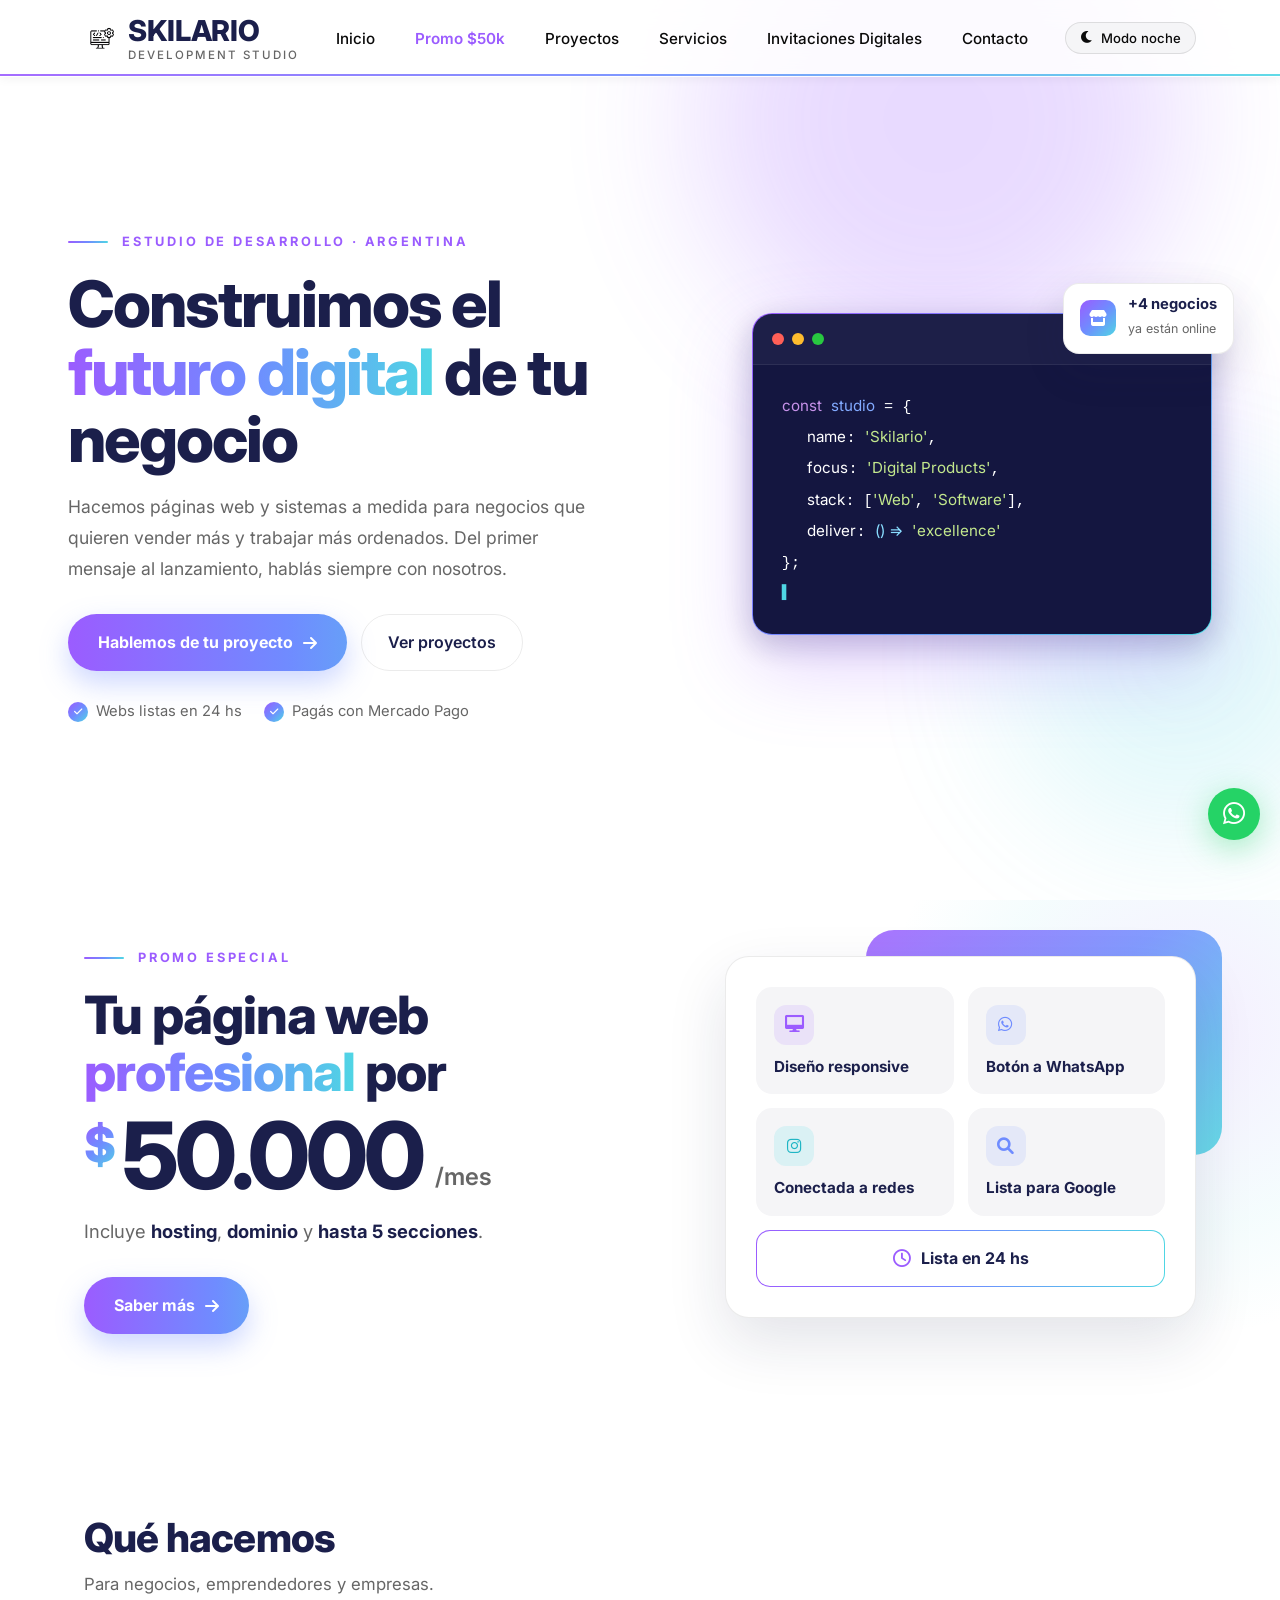
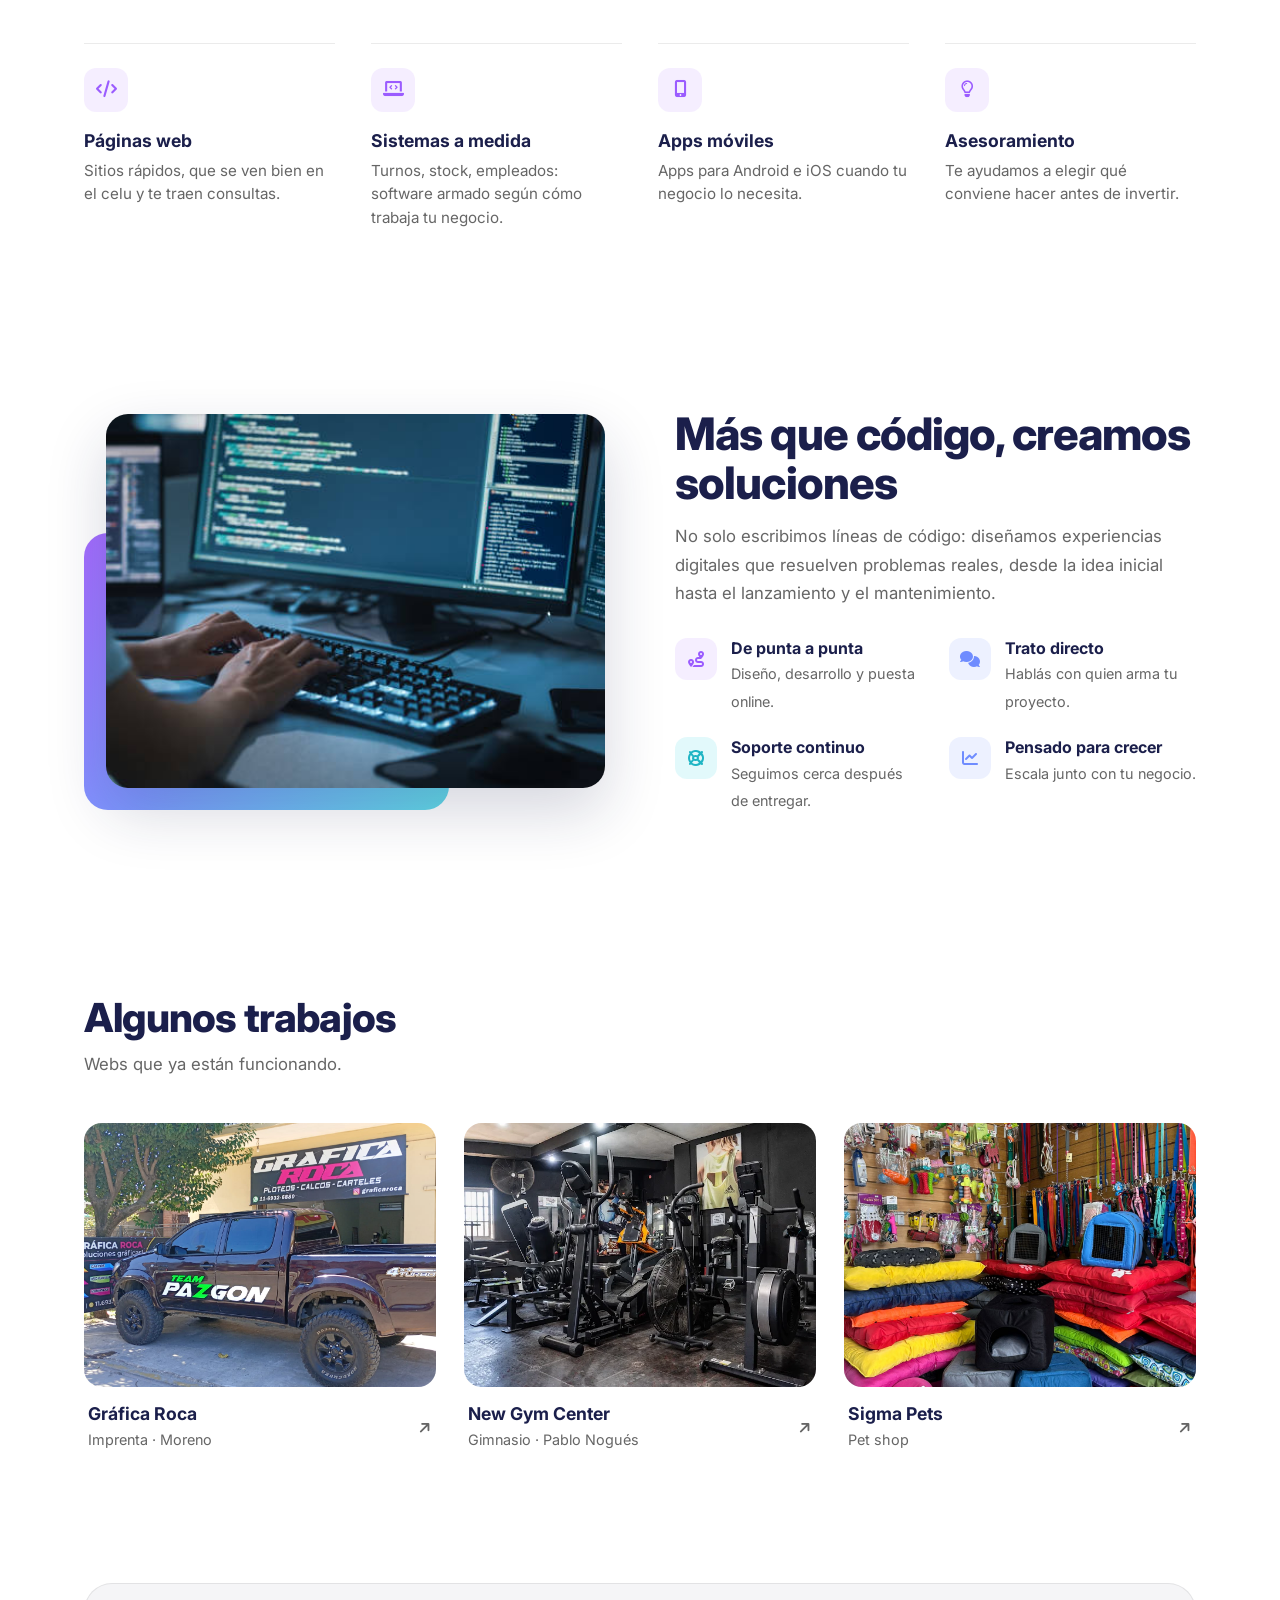
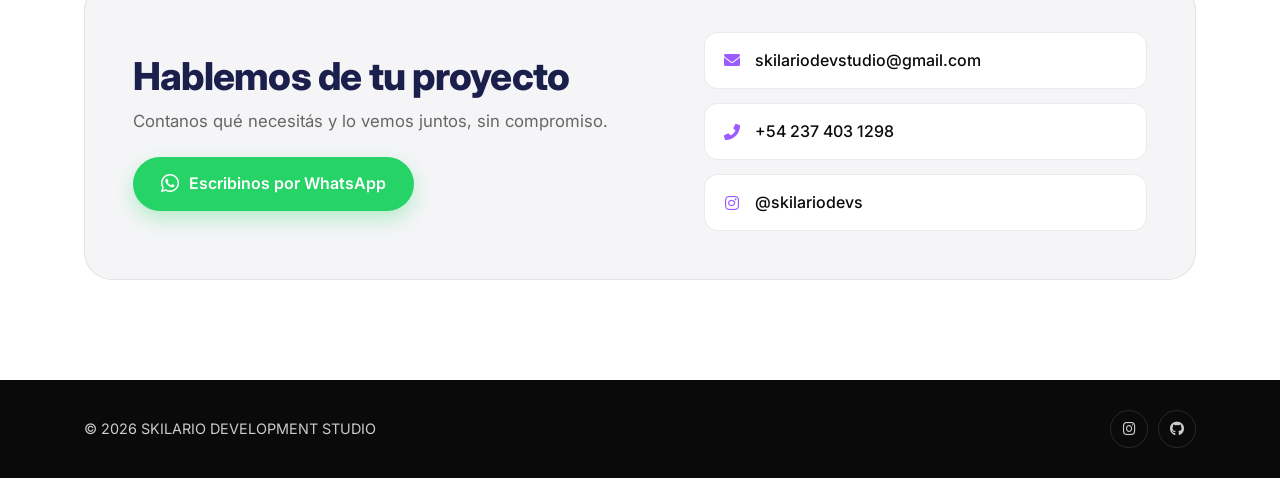
==== commit 2d95776c: "mejoras de interfaz implementacion de paleta de colores de las redes, agregado de promo cada pagia 5" ====
--- a/index.html
+++ b/index.html
@@ -25,6 +25,7 @@
             </div>
             <ul class="nav-menu">
                 <li><a href="#inicio">Inicio</a></li>
+                <li><a href="#promo" class="nav-promo">Promo $50k</a></li>
                 <li><a href="#proyectos">Proyectos</a></li>
                 <li><a href="html/servicios.html">Servicios</a></li>
                 <li><a href="html/invitaciones.html">Invitaciones Digitales</a></li>
@@ -46,14 +47,29 @@
 
     <!-- HERO SECTION -->
     <section id="inicio" class="hero">
+        <div class="hero-bg" aria-hidden="true">
+            <span class="hero-blob hero-blob--violet"></span>
+            <span class="hero-blob hero-blob--cyan"></span>
+        </div>
         <div class="container hero-content">
             <div class="hero-text animate-fade-in">
-                <h1>Construimos el futuro digital de tu negocio</h1>
-                <p class="hero-sub">En la Actualidad, no tener presencia digital es quedarse afuera del juego. Cada día sin un sistema propio, un sitio web o una app es dinero que deja de entrar. Nosotros convertimos esa deuda digital en tu mayor ventaja competitiva — porque los negocios que invierten en tecnología hoy, son los que lideran mañana.</p>
-                <br>
-                <a href="#contacto" class="btn-primary">Hablemos de tu proyecto <i class="fas fa-arrow-right"></i></a>
+                <span class="eyebrow">Estudio de desarrollo · Argentina</span>
+                <h1>Construimos el <span class="text-blue">futuro digital</span> de tu negocio</h1>
+                <p class="hero-sub">Hacemos páginas web y sistemas a medida para negocios que quieren vender más y trabajar más ordenados. Del primer mensaje al lanzamiento, hablás siempre con nosotros.</p>
+                <div class="hero-actions">
+                    <a href="https://wa.me/542374031298?text=Hola%20Skilario!%20Quiero%20hablar%20de%20un%20proyecto" target="_blank" rel="noopener" class="btn-grad">Hablemos de tu proyecto <i class="fas fa-arrow-right"></i></a>
+                    <a href="#proyectos" class="btn-ghost">Ver proyectos</a>
+                </div>
+                <ul class="hero-trust">
+                    <li><i class="fas fa-check"></i> Webs listas en 24 hs</li>
+                    <li><i class="fas fa-check"></i> Pagás con Mercado Pago</li>
+                </ul>
             </div>
             <div class="hero__visual reveal">
+                <div class="hero-chip hero-chip--b">
+                    <span class="chip-ico"><i class="fas fa-store"></i></span>
+                    <div><strong>+4 negocios</strong><span>ya están online</span></div>
+                </div>
                 <div class="hero__card">
                     <div class="hero__card-header">
                         <span class="dot dot--red"></span>
@@ -75,107 +91,145 @@
         </div>
     </section>
 
+    <!-- PROMO (resumen: el detalle completo está en Servicios) -->
+    <section id="promo" class="promo promo--home">
+        <div class="container promo-grid">
+            <div class="promo-text animate-on-scroll">
+                <span class="eyebrow">Promo especial</span>
+                <h2 class="promo-title">Tu página web <span class="text-blue">profesional</span> por</h2>
+                <div class="promo-price" aria-label="50.000 pesos por mes">
+                    <span class="cur">$</span><span class="amount">50.000</span><span class="per">/mes</span>
+                </div>
+                <p class="promo-includes">Incluye <strong>hosting</strong>, <strong>dominio</strong> y <strong>hasta 5 secciones</strong>.</p>
+                <div class="promo-actions">
+                    <a href="html/servicios.html#promo" class="btn-grad">Saber más <i class="fas fa-arrow-right"></i></a>
+                </div>
+            </div>
+
+            <div class="promo-card-wrap animate-on-scroll delay-2">
+                <div class="promo-card promo-card--mini">
+                    <ul class="promo-mini">
+                        <li><span class="ico"><i class="fas fa-desktop"></i></span> Diseño responsive</li>
+                        <li><span class="ico"><i class="fab fa-whatsapp"></i></span> Botón a WhatsApp</li>
+                        <li><span class="ico"><i class="fab fa-instagram"></i></span> Conectada a redes</li>
+                        <li><span class="ico"><i class="fas fa-search"></i></span> Lista para Google</li>
+                    </ul>
+                    <div class="promo-mini__fast"><i class="far fa-clock"></i> Lista en 24 hs</div>
+                </div>
+            </div>
+        </div>
+    </section>
+
     <!-- SERVICIOS -->
-    <section id="servicios" class="services">
-        <div class="container">
-            <h2 class="section-title">Transformamos tus ideas en <span class="text-blue">código</span></h2>
-            <p class="section-subtitle">Soluciones personalizadas para negocios, emprendedores y empresas.</p>
-            <div class="services-grid">
-                <div class="service-card animate-on-scroll">
-                    <div class="card-icon"><i class="fas fa-code"></i></div>
-                    <h3>Desarrollo Web</h3>
-                    <p>Creamos sitios web y aplicaciones web rápidas, seguras y escalables que potencian tu presencia online y convierten visitantes en clientes.</p>
-                </div>
-                <div class="service-card animate-on-scroll">
-                    <div class="card-icon"><i class="fas fa-laptop-code"></i></div>
-                    <h3>Software a Medida</h3>
-                    <p>Automatizamos tus procesos internos con software de gestión (ERP, CRM) diseñado específicamente para las necesidades de tu empresa.</p>
-                </div>
-                <div class="service-card animate-on-scroll">
-                    <div class="card-icon"><i class="fas fa-mobile-alt"></i></div>
-                    <h3>Apps Móviles</h3>
-                    <p>Lleva tu negocio en el bolsillo de tus usuarios. Desarrollamos apps nativas e híbridas para iOS y Android.</p>
-                </div>
-                <div class="service-card animate-on-scroll">
-                    <div class="card-icon"><i class="fas fa-brain"></i></div>
-                    <h3>Consultoría Tech</h3>
-                    <p>Te asesoramos para elegir la mejor arquitectura, tecnología y estrategia para tu próximo gran proyecto.</p>
+    <section id="servicios" class="svc">
+        <div class="container">
+            <div class="sec-head animate-on-scroll">
+                <h2>Qué hacemos</h2>
+                <p>Para negocios, emprendedores y empresas.</p>
+            </div>
+            <div class="svc-grid">
+                <div class="svc-item animate-on-scroll delay-1">
+                    <span class="svc-ico"><i class="fas fa-code"></i></span>
+                    <h3>Páginas web</h3>
+                    <p>Sitios rápidos, que se ven bien en el celu y te traen consultas.</p>
+                </div>
+                <div class="svc-item animate-on-scroll delay-2">
+                    <span class="svc-ico"><i class="fas fa-laptop-code"></i></span>
+                    <h3>Sistemas a medida</h3>
+                    <p>Turnos, stock, empleados: software armado según cómo trabaja tu negocio.</p>
+                </div>
+                <div class="svc-item animate-on-scroll delay-3">
+                    <span class="svc-ico"><i class="fas fa-mobile-alt"></i></span>
+                    <h3>Apps móviles</h3>
+                    <p>Apps para Android e iOS cuando tu negocio lo necesita.</p>
+                </div>
+                <div class="svc-item animate-on-scroll delay-4">
+                    <span class="svc-ico"><i class="far fa-lightbulb"></i></span>
+                    <h3>Asesoramiento</h3>
+                    <p>Te ayudamos a elegir qué conviene hacer antes de invertir.</p>
                 </div>
             </div>
         </div>
     </section>
 
     <!-- DESCRIPCIÓN -->
-    <section class="description">
-        <div class="container description-container">
-            <div class="description-image animate-on-scroll">
-                <img src="imagenes/programando.jpg">
-            </div>
-            <div class="description-text animate-on-scroll">
-                <h2>Más que código, <span class="text-blue">creamos soluciones</span></h2>
-                <p>En <strong>SKILARIO DEVELOPMENT STUDIO</strong>, no solo escribimos líneas de código. Diseñamos experiencias digitales que resuelven problemas reales. Desde la idea inicial hasta el despliegue y mantenimiento, te acompañamos en todo el ciclo de vida del software.</p>
-                <p><i class="fas fa-check-circle" style="color: #00a8ff;"></i> &nbsp; Desarrollo ágil con metodologías Scrum.</p>
-                <p><i class="fas fa-check-circle" style="color: #00a8ff;"></i> &nbsp; Equipo multidisciplinario de developers, designers y project managers.</p>
-                <p><i class="fas fa-check-circle" style="color: #00a8ff;"></i> &nbsp; Soporte continuo y escalabilidad garantizada para tu negocio.</p>
+    <section class="about">
+        <div class="container about-grid">
+            <div class="about-media animate-on-scroll">
+                <img src="imagenes/programando.jpg" alt="Desarrollador programando en su escritorio">
+            </div>
+            <div class="about-text animate-on-scroll delay-2">
+                <h2>Más que código, creamos soluciones</h2>
+                <p class="about-lead">No solo escribimos líneas de código: diseñamos experiencias digitales que resuelven problemas reales, desde la idea inicial hasta el lanzamiento y el mantenimiento.</p>
+                <ul class="about-points">
+                    <li>
+                        <span class="ico"><i class="fas fa-route"></i></span>
+                        <div><strong>De punta a punta</strong><span>Diseño, desarrollo y puesta online.</span></div>
+                    </li>
+                    <li>
+                        <span class="ico"><i class="fas fa-comments"></i></span>
+                        <div><strong>Trato directo</strong><span>Hablás con quien arma tu proyecto.</span></div>
+                    </li>
+                    <li>
+                        <span class="ico"><i class="fas fa-life-ring"></i></span>
+                        <div><strong>Soporte continuo</strong><span>Seguimos cerca después de entregar.</span></div>
+                    </li>
+                    <li>
+                        <span class="ico"><i class="fas fa-chart-line"></i></span>
+                        <div><strong>Pensado para crecer</strong><span>Escala junto con tu negocio.</span></div>
+                    </li>
+                </ul>
             </div>
         </div>
     </section>
 
     <!-- PROYECTOS -->
-    <section id="proyectos" class="projects">
-        <div class="container">
-            <h2 class="section-title">Proyectos que <span class="text-blue">inspiran</span></h2>
-            <p class="section-subtitle">Una pequeña muestra de lo que podemos lograr juntos.</p>
-            <div class="projects-grid">
-                <div class="project-card animate-on-scroll">
-                    <a href="https://graficaroca.com.ar">
-                    <img src="imagenes/hilux.png" alt="Grafica">
-                    </a>
-                    <div class="project-overlay">
-                        
-                        <h4>Grafica Roca</h4>
-                        <p>Pagina Web Personalizada para Grafica Roca en Moreno</p>
-                    </div>
-                </div>
-                <div class="project-card animate-on-scroll">
-                    <a href="https://Newgymcenterr.netlify.app">
-                    <img src="imagenes/gymcenterdentro.png" alt="Gimnasio">
-                    </a>
-                    <div class="project-overlay">
-                        <h4>New Gym Center</h4>
-                        <p>Pagina web con Asesoramientos e Inscripciones de New Gym Center en Pablo Nogues. </p>
-                    </div>
-                </div>
-
-                <div class="project-card animate-on-scroll">
-                    <a href="https://jjuan2105.wixsite.com/sigmapets">
-                        <img src="imagenes/veterinaria.png" alt="Veterinaria">
-                        </a>
-                        <div class="project-overlay">
-                            <h4>Sigma Pets</h4>
-                            <p>Nos adaptamos 100% a las necesidades de cada cliente. Esta página fue desarrollada para pet shop utilizando Wix.</p>
-                    </div>
-                </div>
+    <section id="proyectos" class="works">
+        <div class="container">
+            <div class="sec-head animate-on-scroll">
+                <h2>Algunos trabajos</h2>
+                <p>Webs que ya están funcionando.</p>
+            </div>
+            <div class="works-grid">
+                <a href="https://graficaroca.com.ar" target="_blank" rel="noopener" class="work animate-on-scroll">
+                    <div class="work-img"><img src="imagenes/hilux.png" alt="Camioneta ploteada por Gráfica Roca"></div>
+                    <div class="work-info">
+                        <div><h3>Gráfica Roca</h3><span>Imprenta · Moreno</span></div>
+                        <i class="fas fa-arrow-right" aria-hidden="true"></i>
+                    </div>
+                </a>
+                <a href="https://Newgymcenterr.netlify.app" target="_blank" rel="noopener" class="work animate-on-scroll">
+                    <div class="work-img"><img src="imagenes/Gymcenterdentro.png" alt="Interior de New Gym Center"></div>
+                    <div class="work-info">
+                        <div><h3>New Gym Center</h3><span>Gimnasio · Pablo Nogués</span></div>
+                        <i class="fas fa-arrow-right" aria-hidden="true"></i>
+                    </div>
+                </a>
+                <a href="https://jjuan2105.wixsite.com/sigmapets" target="_blank" rel="noopener" class="work animate-on-scroll">
+                    <div class="work-img"><img src="imagenes/veterinaria.png" alt="Local de Sigma Pets"></div>
+                    <div class="work-info">
+                        <div><h3>Sigma Pets</h3><span>Pet shop</span></div>
+                        <i class="fas fa-arrow-right" aria-hidden="true"></i>
+                    </div>
+                </a>
             </div>
         </div>
     </section>
 
     <!-- CONTACTO -->
-    <section id="contacto" class="contact">
-        <div class="container contact-container">
-            <div class="contact-info animate-on-scroll">
-                <h2>¿Listo para <span class="text-blue">escalar</span> tu negocio?</h2>
-                <p>Cuéntanos tu idea y daremos el primer paso juntos.</p>
-                <p><i class="fas fa-envelope"></i> skilariodevstudio@gmail.com</p>
-                <p><i class="fas fa-phone-alt"></i> +54 237 403 1298</p>
-                <a href="https://wa.me/542374031298" target="_blank" class="btn-wsp">
-                    <i class="fab fa-whatsapp"></i> Escribinos por WhatsApp
-                </a>
-                <div class="social-icons">
-                    <a href="#"><i class="fab fa-linkedin-in"></i></a>
-                    <a href="#"><i class="fab fa-github"></i></a>
-                    <a href="#"><i class="fab fa-instagram"></i></a>
-                </div>
+    <section id="contacto" class="contact2">
+        <div class="container">
+            <div class="contact2-box animate-on-scroll">
+                <div class="contact2-text">
+                    <h2>Hablemos de tu proyecto</h2>
+                    <p>Contanos qué necesitás y lo vemos juntos, sin compromiso.</p>
+                    <a href="https://wa.me/542374031298?text=Hola%20Skilario!%20Quiero%20hablar%20de%20un%20proyecto" target="_blank" rel="noopener" class="btn-wsp"><i class="fab fa-whatsapp"></i> Escribinos por WhatsApp</a>
+                </div>
+                <ul class="contact2-list">
+                    <li><i class="fas fa-envelope"></i><a href="mailto:skilariodevstudio@gmail.com">skilariodevstudio@gmail.com</a></li>
+                    <li><i class="fas fa-phone-alt"></i><a href="tel:+542374031298">+54 237 403 1298</a></li>
+                    <li><i class="fab fa-instagram"></i><a href="https://www.instagram.com/skilariodevs/" target="_blank" rel="noopener">@skilariodevs</a></li>
+                </ul>
             </div>
         </div>
     </section>
@@ -183,7 +237,11 @@
     <!-- FOOTER -->
     <footer class="footer">
         <div class="container">
-            <p>© 2025 SKILARIO DEVELOPMENT STUDIO. Todos los derechos reservados.</p>
+            <p>© 2026 SKILARIO DEVELOPMENT STUDIO</p>
+            <div class="footer-social">
+                <a href="https://www.instagram.com/skilariodevs/" target="_blank" rel="noopener" aria-label="Instagram de Skilario"><i class="fab fa-instagram"></i></a>
+                <a href="https://github.com/Skilario/SkilarioDevStudio" target="_blank" rel="noopener" aria-label="GitHub de Skilario"><i class="fab fa-github"></i></a>
+            </div>
         </div>
     </footer>
 
--- a/css/styles.css
+++ b/css/styles.css
@@ -12,6 +12,14 @@
   --gray-light:   #f5f5f7;
   --text-gray:    #333333;
   
+  /* Paleta de marca (flyers): violeta → azul → cian */
+  --brand-violet: #9b5cff;
+  --brand-blue:   #6f8cff;
+  --brand-cyan:   #4fd6e4;
+  --brand-navy:   #1b1f4b;
+  --grad-brand:   linear-gradient(90deg, #9b5cff 0%, #6f8cff 50%, #4fd6e4 100%);
+  --grad-brand-diag: linear-gradient(135deg, #9b5cff 0%, #6f8cff 50%, #4fd6e4 100%);
+
   /* Fuentes */
   --body-font:    'Inter', sans-serif; 
   --heading-font: 'Inter', sans-serif;
@@ -130,7 +138,13 @@
 
 .section-title    { text-align: center; margin-bottom: 20px; }
 .section-subtitle { text-align: center; font-size: 1.15rem; color: var(--text-light); margin-bottom: 60px; }
-.text-blue        { color: var(--primary-blue); }
+.text-blue {
+  color: var(--brand-violet);
+  background: var(--grad-brand);
+  -webkit-background-clip: text;
+  background-clip: text;
+  -webkit-text-fill-color: transparent;
+}
 
 /* Subtítulo hero */
 .hero-sub {
@@ -235,8 +249,8 @@
   bottom: 0; left: 0;
   width: 100%;
   height: 2px;
-  background: linear-gradient(90deg, var(--primary-blue) 0%, var(--light-blue) 50%, #a855f7 100%);
-  opacity: 0.8;
+  background: var(--grad-brand);
+  opacity: 0.9;
 }
 
 body.dark-mode .navbar {
@@ -477,13 +491,13 @@
 
 .service-card:hover {
   transform: translateY(-10px);
-  box-shadow: 0 20px 40px rgba(0, 102, 255, 0.12);
-  border-color: var(--light-blue);
+  box-shadow: 0 20px 40px rgba(111, 140, 255, 0.16);
+  border-color: var(--brand-blue);
 }
 
 .card-icon {
   width: 70px; height: 70px;
-  background: linear-gradient(135deg, var(--primary-blue), var(--light-blue));
+  background: var(--grad-brand-diag);
   border-radius: 50%;
   display: flex; align-items: center; justify-content: center;
   margin: 0 auto 25px;
@@ -761,7 +775,7 @@
 
 /* ─── DARK-MODE PRELOAD: evitar flash ────────────────────── */
 html.dark-mode-preload body {
-  background-color: #11122e;
+  background-color: #0d0f1a;
 }
 
 /* ─── PULSE-CTA: micro-interacción en botón Contratar ────── */
@@ -1106,3 +1120,953 @@
 body.dark-mode .inv-feature-card {
   background: var(--card-bg, #1a1a1a);
 }
+
+
+/* ══════════════════════════════════════════════════════════
+   PROMO $50.000/mes — Página web profesional
+   (misma estética que los flyers: fondo blanco + degradé sutil)
+   ══════════════════════════════════════════════════════════ */
+
+/* Link "Promo" en el navbar */
+.nav-menu a.nav-promo {
+  font-weight: 700;
+  background: var(--grad-brand);
+  -webkit-background-clip: text;
+  background-clip: text;
+  -webkit-text-fill-color: transparent;
+}
+.nav-menu a.nav-promo::after { background: var(--grad-brand); }
+
+/* Etiqueta con línea: "—— PROMO ESPECIAL" */
+.eyebrow {
+  display: inline-flex;
+  align-items: center;
+  gap: 14px;
+  font-size: 0.8rem;
+  font-weight: 700;
+  letter-spacing: 0.22em;
+  text-transform: uppercase;
+  color: var(--brand-violet);
+  margin-bottom: 18px;
+}
+.eyebrow::before {
+  content: '';
+  width: 40px; height: 2px;
+  border-radius: 2px;
+  background: var(--grad-brand);
+}
+
+.promo {
+  position: relative;
+  overflow: hidden;
+  background: var(--bg);
+  scroll-margin-top: 80px;
+  text-align: left;
+}
+
+/* Brillo muy suave de fondo */
+.promo::before {
+  content: '';
+  position: absolute;
+  top: -180px; right: -220px;
+  width: 620px; height: 620px;
+  border-radius: 50%;
+  background: radial-gradient(circle, rgba(155,92,255,0.10) 0%, rgba(79,214,228,0.06) 45%, transparent 70%);
+  pointer-events: none;
+}
+
+.promo-grid {
+  position: relative;
+  display: grid;
+  grid-template-columns: 1.05fr 0.95fr;
+  gap: 70px;
+  align-items: center;
+}
+
+.promo-title {
+  font-size: clamp(2.2rem, 4.5vw, 3.3rem);
+  font-weight: 800;
+  letter-spacing: -0.02em;
+  line-height: 1.08;
+  margin-bottom: 8px;
+  color: var(--brand-navy);
+}
+
+.promo-price {
+  display: flex;
+  align-items: flex-start;
+  gap: 6px;
+  font-family: var(--heading-font);
+  font-weight: 800;
+  line-height: 1;
+  color: var(--brand-navy);
+}
+.promo-price .cur {
+  font-size: clamp(2rem, 4vw, 3rem);
+  margin-top: 0.25em;
+  background: var(--grad-brand-diag);
+  -webkit-background-clip: text;
+  background-clip: text;
+  -webkit-text-fill-color: transparent;
+}
+.promo-price .amount {
+  font-size: clamp(4rem, 10vw, 7rem);
+  letter-spacing: -0.04em;
+}
+.promo-price .per {
+  align-self: flex-end;
+  margin: 0 0 0.55em 6px;
+  font-size: clamp(1.1rem, 2vw, 1.5rem);
+  font-weight: 600;
+  color: var(--text-light);
+}
+
+.promo-includes {
+  font-size: 1.15rem;
+  color: var(--text-light);
+  margin: 14px 0 26px;
+}
+.promo-includes strong { color: var(--brand-navy); font-weight: 700; }
+
+/* Caja "Lista en 24 hs" con borde degradé */
+.promo-fast {
+  display: inline-flex;
+  align-items: center;
+  gap: 16px;
+  padding: 14px 24px;
+  border-radius: 16px;
+  border: 2px solid transparent;
+  background:
+    linear-gradient(var(--card-bg), var(--card-bg)) padding-box,
+    var(--grad-brand) border-box;
+}
+.promo-fast i { font-size: 1.6rem; color: var(--brand-violet); }
+.promo-fast strong {
+  display: block;
+  font-family: var(--heading-font);
+  font-size: 1.15rem;
+  font-weight: 700;
+  color: var(--brand-navy);
+  line-height: 1.2;
+}
+.promo-fast div > span { font-size: 0.9rem; color: var(--text-light); }
+
+.promo-actions {
+  display: flex;
+  flex-wrap: wrap;
+  gap: 14px;
+  margin-top: 30px;
+}
+
+/* Botón con degradé (solo para la promo, así no se vuelve loco todo) */
+.btn-grad {
+  display: inline-flex;
+  align-items: center;
+  gap: 10px;
+  padding: 15px 30px;
+  border-radius: 50px;
+  background: var(--grad-brand);
+  background-size: 160% 100%;
+  background-position: 0% 0;
+  color: #fff;
+  font-family: var(--body-font);
+  font-weight: 700;
+  font-size: 1rem;
+  text-decoration: none;
+  border: none;
+  box-shadow: 0 12px 28px rgba(111, 140, 255, 0.35);
+  transition: transform 0.3s ease, box-shadow 0.3s ease, background-position 0.5s ease;
+}
+.btn-grad:hover {
+  transform: translateY(-2px);
+  background-position: 100% 0;
+  box-shadow: 0 16px 34px rgba(155, 92, 255, 0.4);
+}
+.btn-grad i { transition: transform 0.3s ease; }
+.btn-grad:hover i.fa-arrow-right { transform: translateX(4px); }
+
+.btn-ghost {
+  display: inline-flex;
+  align-items: center;
+  gap: 10px;
+  padding: 13px 26px;
+  border-radius: 50px;
+  border: 1.5px solid var(--border);
+  color: var(--brand-navy);
+  font-weight: 600;
+  font-size: 1rem;
+  text-decoration: none;
+  transition: all 0.3s ease;
+}
+.btn-ghost i.fa-whatsapp { color: #25D366; font-size: 1.15rem; }
+.btn-ghost:hover { border-color: var(--brand-blue); transform: translateY(-2px); }
+
+/* Card de lo que incluye, con el bloque degradé detrás (como el flyer) */
+.promo-card-wrap {
+  position: relative;
+  isolation: isolate;
+  padding: 0 0 0 24px;
+}
+.promo-card-wrap::before {
+  content: '';
+  position: absolute;
+  z-index: -1;
+  top: -26px; right: -26px;
+  width: 72%; height: 62%;
+  border-radius: 28px;
+  background: var(--grad-brand-diag);
+  opacity: 0.85;
+}
+.promo-card {
+  background: var(--card-bg);
+  border: 1px solid var(--border);
+  border-radius: 24px;
+  padding: 30px 30px 24px;
+  box-shadow: 0 24px 60px rgba(27, 31, 75, 0.12);
+}
+.promo-card h3 {
+  font-size: 1.15rem;
+  margin-bottom: 6px;
+  color: var(--brand-navy);
+}
+.promo-list { list-style: none; }
+.promo-list li {
+  display: flex;
+  align-items: center;
+  gap: 14px;
+  padding: 13px 0;
+  border-bottom: 1px solid var(--border);
+}
+.promo-list li:last-child { border-bottom: none; }
+.promo-list .ico {
+  flex-shrink: 0;
+  width: 40px; height: 40px;
+  border-radius: 12px;
+  display: flex; align-items: center; justify-content: center;
+  background: rgba(111, 140, 255, 0.10);
+  color: var(--brand-blue);
+  font-size: 1.05rem;
+}
+.promo-list li:nth-child(3n+1) .ico { background: rgba(155, 92, 255, 0.10); color: var(--brand-violet); }
+.promo-list li:nth-child(3n)   .ico { background: rgba(79, 214, 228, 0.14); color: #1fb5c4; }
+.promo-list strong {
+  display: block;
+  font-size: 0.98rem;
+  color: var(--brand-navy);
+  line-height: 1.3;
+}
+.promo-list li > div > span { font-size: 0.86rem; color: var(--text-light); }
+
+.promo-pay {
+  display: flex;
+  align-items: center;
+  gap: 10px;
+  margin-top: 14px;
+  padding: 12px 16px;
+  border-radius: 12px;
+  background: var(--bg-alt);
+  font-size: 0.88rem;
+  color: var(--text-light);
+}
+.promo-pay i { color: #009ee3; font-size: 1.1rem; }
+.promo-pay strong { color: var(--text); }
+
+.promo-clients { margin-top: 26px; }
+.promo-clients small {
+  display: block;
+  font-size: 0.72rem;
+  font-weight: 700;
+  letter-spacing: 0.2em;
+  text-transform: uppercase;
+  color: var(--text-light);
+  margin-bottom: 10px;
+}
+.promo-clients .chips { display: flex; flex-wrap: wrap; gap: 8px; }
+.promo-clients .chips span {
+  display: inline-flex; align-items: center; gap: 8px;
+  padding: 6px 14px;
+  border: 1px solid var(--border);
+  border-radius: 50px;
+  font-size: 0.85rem;
+  font-weight: 600;
+  color: var(--brand-navy);
+}
+.promo-clients .chips span::before {
+  content: ''; width: 6px; height: 6px; border-radius: 50%;
+  background: var(--brand-blue);
+}
+
+/* Versión dentro de Servicios */
+.promo--servicios { padding: 10px 0 70px; background: transparent; }
+.promo--servicios::before { display: none; }
+.planes-divider {
+  display: flex; align-items: center; gap: 18px;
+  max-width: 520px; margin: 0 auto 26px;
+  font-size: 0.8rem; font-weight: 700; letter-spacing: 0.2em;
+  text-transform: uppercase; color: var(--text-light);
+}
+.planes-divider::before,
+.planes-divider::after { content: ''; flex: 1; height: 1px; background: var(--border); }
+
+/* Badge "Más elegidos" de Servicios con el degradé */
+.pricing-card__badge { background: var(--grad-brand) !important; }
+
+/* Responsive */
+@media (max-width: 900px) {
+  .promo-grid { grid-template-columns: 1fr; gap: 56px; }
+  .promo-card-wrap { padding: 0; margin-right: 14px; }
+  .promo-card-wrap::before { top: -16px; right: -14px; }
+}
+@media (max-width: 480px) {
+  .promo-actions { flex-direction: column; }
+  .promo-actions a { justify-content: center; }
+  .promo-fast { width: 100%; }
+  .promo-card { padding: 24px 20px 20px; }
+}
+
+/* Modo noche: misma promo, colores adaptados */
+body.dark-mode .promo-title,
+body.dark-mode .promo-price,
+body.dark-mode .promo-includes strong,
+body.dark-mode .promo-fast strong,
+body.dark-mode .promo-card h3,
+body.dark-mode .promo-list strong,
+body.dark-mode .promo-clients .chips span,
+body.dark-mode .btn-ghost { color: var(--text); }
+body.dark-mode .promo-card { box-shadow: 0 24px 60px rgba(0,0,0,0.45); }
+body.dark-mode .promo-card-wrap::before { opacity: 0.55; }
+body.dark-mode .promo::before { opacity: 0.7; }
+
+/* Navbar: que no se parta en 2 líneas en pantallas medianas */
+.nav-menu a { white-space: nowrap; }
+@media (max-width: 1240px) and (min-width: 769px) {
+  .nav-menu { gap: 22px; }
+  .nav-menu a { font-size: 0.88rem; }
+}
+@media (max-width: 1000px) {
+  .nav-menu {
+    position: fixed;
+    left: -100%; top: 70px;
+    flex-direction: column;
+    background: var(--nav-bg-scroll);
+    backdrop-filter: blur(10px);
+    width: 100%; text-align: center;
+    padding: 40px 0; gap: 30px;
+    box-shadow: 0 10px 20px rgba(0,0,0,0.1);
+    transition: left 0.3s ease;
+  }
+  .nav-menu a { font-size: 1rem; }
+  .nav-menu.active { left: 0; }
+  .hamburger { display: flex; }
+  .hamburger.active .bar:nth-child(2) { opacity: 0; }
+  .hamburger.active .bar:nth-child(1) { transform: translateY(8px) rotate(45deg); }
+  .hamburger.active .bar:nth-child(3) { transform: translateY(-8px) rotate(-45deg); }
+}
+
+/* ══════════════════════════════════════════════════════════
+   HERO v2 — "Construimos el futuro digital de tu negocio"
+   ══════════════════════════════════════════════════════════ */
+.hero { background: var(--bg); }
+.hero-bg { position: absolute; inset: 0; overflow: hidden; pointer-events: none; z-index: 0; }
+.hero-bg::before {                      /* grilla de puntos muy sutil */
+  content: ''; position: absolute; inset: 0;
+  background-image: radial-gradient(rgba(111,140,255,0.18) 1px, transparent 1px);
+  background-size: 26px 26px;
+  -webkit-mask-image: radial-gradient(ellipse at 70% 40%, #000 0%, transparent 65%);
+          mask-image: radial-gradient(ellipse at 70% 40%, #000 0%, transparent 65%);
+}
+.hero-blob { position: absolute; border-radius: 50%; filter: blur(70px); opacity: 0.35; }
+.hero-blob--violet { width: 480px; height: 480px; background: #9b5cff; top: -120px; right: 8%; }
+.hero-blob--cyan   { width: 420px; height: 420px; background: #4fd6e4; bottom: -160px; right: -80px; opacity: 0.28; }
+.hero .hero-content { position: relative; z-index: 1; }
+
+.hero h1 {
+  font-size: clamp(2.6rem, 5.2vw, 4rem);
+  font-weight: 800;
+  letter-spacing: -0.03em;
+  line-height: 1.05;
+  color: var(--brand-navy);
+}
+.hero-actions { display: flex; flex-wrap: wrap; gap: 14px; margin-top: 30px; }
+.hero-trust {
+  list-style: none; display: flex; flex-wrap: wrap; gap: 10px 22px;
+  margin-top: 28px; font-size: 0.92rem; color: var(--text-light);
+}
+.hero-trust li { display: flex; align-items: center; gap: 8px; }
+.hero-trust i {
+  width: 20px; height: 20px; border-radius: 50%;
+  display: inline-flex; align-items: center; justify-content: center;
+  font-size: 0.6rem; color: #fff; background: var(--grad-brand-diag);
+}
+
+/* Card de código: navy con borde degradé y glow */
+.hero__card {
+  background:
+    linear-gradient(#141640, #141640) padding-box,
+    var(--grad-brand-diag) border-box;
+  border: 1.5px solid transparent;
+  border-radius: 20px;
+  box-shadow: 0 30px 80px rgba(155, 92, 255, 0.28), 0 10px 30px rgba(27,31,75,0.25);
+}
+.hero__card-header { background: rgba(255,255,255,0.04); border-bottom: 1px solid rgba(255,255,255,0.07); }
+.hero__card-title  { color: rgba(255,255,255,0.45); }
+.hero__card-body   { background: transparent; }
+.code-cursor       { color: var(--brand-cyan); }
+
+/* Chips flotantes alrededor de la card */
+.hero-chip {
+  position: absolute; z-index: 3;
+  display: flex; align-items: center; gap: 12px;
+  padding: 12px 16px;
+  background: var(--card-bg);
+  border: 1px solid var(--border);
+  border-radius: 16px;
+  box-shadow: 0 16px 40px rgba(27,31,75,0.14);
+  animation: floatCard 6s ease-in-out infinite;
+}
+.hero-chip strong { display: block; font-size: 0.92rem; color: var(--brand-navy); line-height: 1.2; }
+.hero-chip div > span { font-size: 0.78rem; color: var(--text-light); }
+.hero-chip .chip-ico {
+  width: 36px; height: 36px; border-radius: 10px; flex-shrink: 0;
+  display: flex; align-items: center; justify-content: center;
+  color: #fff; background: var(--grad-brand-diag);
+}
+.hero-chip--a { left: -36px; bottom: -28px; animation-delay: -2s; }
+.hero-chip--b { right: -22px; top: -30px; animation-delay: -4s; }
+
+body.dark-mode .hero h1,
+body.dark-mode .hero-chip strong { color: var(--text); }
+body.dark-mode .hero-chip { box-shadow: 0 16px 40px rgba(0,0,0,0.5); }
+body.dark-mode .hero-blob { opacity: 0.22; }
+
+@media (max-width: 900px) {
+  .hero-chip--a { left: 8px; }
+  .hero-chip--b { right: 8px; }
+}
+@media (max-width: 480px) {
+  .hero-chip--b { display: none; }
+  .hero-actions { flex-direction: column; }
+  .hero-actions a { justify-content: center; }
+}
+
+/* Promo: link de pago secundario (primero WhatsApp, después pagar) */
+.promo-paylink {
+  display: flex; align-items: center; gap: 8px;
+  margin-top: 14px; font-size: 0.9rem; color: var(--text-light);
+}
+.promo-paylink i { color: #009ee3; }
+.promo-paylink a {
+  color: var(--brand-violet); font-weight: 700; text-decoration: none;
+  border-bottom: 1.5px solid rgba(155,92,255,0.35);
+}
+.promo-paylink a:hover { border-color: var(--brand-violet); }
+
+/* Hero mobile: centrado prolijo */
+@media (max-width: 768px) {
+  .hero .eyebrow { justify-content: center; letter-spacing: 0.16em; font-size: 0.72rem; }
+  .hero .eyebrow::before { display: none; }
+  .hero-trust { justify-content: center; }
+}
+@media (max-width: 480px) {
+  .dark-toggle #darkLabel { display: none; }
+  .dark-toggle { padding: 9px 11px; }
+}
+
+/* ══════════════════════════════════════════════════════════
+   AJUSTES v3
+   ══════════════════════════════════════════════════════════ */
+
+/* Logo (compu negra): en modo noche pasa a blanco */
+.logo-img { transition: filter 0.3s ease; }
+body.dark-mode .logo-img { filter: brightness(0) invert(1); }
+
+/* Footer con redes */
+.footer .container { display: flex; align-items: center; justify-content: space-between; gap: 16px; flex-wrap: wrap; }
+.footer-social { display: flex; gap: 10px; }
+.footer-social a {
+  width: 38px; height: 38px; border-radius: 50%;
+  display: inline-flex; align-items: center; justify-content: center;
+  color: var(--footer-text); border: 1px solid rgba(255,255,255,0.12);
+  text-decoration: none; transition: all 0.3s ease;
+}
+.footer-social a:hover { background: var(--grad-brand-diag); border-color: transparent; color: #fff; transform: translateY(-2px); }
+@media (max-width: 600px) { .footer .container { justify-content: center; text-align: center; } }
+
+/* Redes de contacto con el degradé al pasar el mouse */
+.social-icons a:hover { background: var(--grad-brand-diag); }
+
+/* Promo en el home: tira chica, sin robar protagonismo */
+.promo-strip-wrap { padding: 0 0 80px; background: var(--bg); scroll-margin-top: 90px; }
+.promo-strip {
+  display: flex; align-items: center; gap: 18px;
+  padding: 18px 24px;
+  border-radius: 18px;
+  border: 1.5px solid transparent;
+  background:
+    linear-gradient(var(--card-bg), var(--card-bg)) padding-box,
+    var(--grad-brand) border-box;
+  text-decoration: none;
+  transition: transform 0.3s ease, box-shadow 0.3s ease;
+}
+.promo-strip:hover { transform: translateY(-2px); box-shadow: 0 14px 34px rgba(111,140,255,0.18); }
+.promo-strip__tag {
+  flex-shrink: 0;
+  padding: 5px 12px; border-radius: 50px;
+  background: var(--grad-brand); color: #fff;
+  font-size: 0.72rem; font-weight: 700; letter-spacing: 0.12em; text-transform: uppercase;
+}
+.promo-strip__text { flex: 1; color: var(--text-light); font-size: 0.98rem; }
+.promo-strip__text strong { color: var(--text); margin-right: 6px; }
+.promo-strip__cta { flex-shrink: 0; font-weight: 700; color: var(--brand-violet); display: inline-flex; align-items: center; gap: 8px; }
+.promo-strip__cta i { transition: transform 0.3s ease; }
+.promo-strip:hover .promo-strip__cta i { transform: translateX(4px); }
+@media (max-width: 640px) {
+  .promo-strip { flex-direction: column; align-items: flex-start; gap: 10px; }
+}
+
+/* ─── SERVICIOS: bloque "A medida" ─────────────────────────── */
+.custom { text-align: left; padding: 30px 20px 90px; }
+.custom__head { margin-bottom: 40px; max-width: 640px; }
+.custom__head h2 { font-size: clamp(1.9rem, 3.6vw, 2.6rem); font-weight: 800; letter-spacing: -0.02em; color: var(--brand-navy); margin-bottom: 10px; }
+.custom__head p { color: var(--text-light); font-size: 1.05rem; }
+
+.custom-grid { display: grid; grid-template-columns: repeat(3, 1fr); gap: 22px; }
+.custom-card {
+  display: flex; flex-direction: column;
+  padding: 30px 28px;
+  border-radius: 22px;
+  background: var(--card-bg);
+  border: 1px solid var(--border);
+  box-shadow: 0 10px 30px rgba(27,31,75,0.05);
+  transition: transform 0.3s ease, box-shadow 0.3s ease, border-color 0.3s ease;
+}
+.custom-card:hover { transform: translateY(-6px); box-shadow: 0 22px 44px rgba(111,140,255,0.16); border-color: var(--brand-blue); }
+.custom-card__ico {
+  width: 48px; height: 48px; border-radius: 14px;
+  display: flex; align-items: center; justify-content: center;
+  font-size: 1.2rem; margin-bottom: 18px;
+}
+.custom-card--violet .custom-card__ico { background: rgba(155,92,255,0.12); color: var(--brand-violet); }
+.custom-card--blue   .custom-card__ico { background: rgba(111,140,255,0.12); color: var(--brand-blue); }
+.custom-card--cyan   .custom-card__ico { background: rgba(79,214,228,0.16); color: #1fb5c4; }
+.custom-card h3 { font-size: 1.25rem; color: var(--brand-navy); margin-bottom: 6px; }
+.custom-card > p { font-size: 0.92rem; color: var(--text-light); margin-bottom: 18px; line-height: 1.5; }
+.custom-card ul { list-style: none; display: flex; flex-direction: column; gap: 10px; margin-bottom: 24px; flex: 1; }
+.custom-card li { display: flex; align-items: flex-start; gap: 10px; font-size: 0.92rem; color: var(--text); line-height: 1.4; }
+.custom-card li i { font-size: 0.7rem; margin-top: 5px; color: var(--brand-blue); }
+.custom-card__link {
+  display: inline-flex; align-items: center; gap: 8px;
+  font-weight: 700; font-size: 0.95rem; text-decoration: none;
+  color: var(--brand-violet);
+  padding-top: 18px; border-top: 1px solid var(--border);
+}
+.custom-card__link i { transition: transform 0.3s ease; }
+.custom-card__link:hover i { transform: translateX(4px); }
+
+.custom-cta {
+  display: flex; align-items: center; justify-content: space-between; gap: 24px;
+  margin-top: 30px;
+  padding: 28px 32px;
+  border-radius: 22px;
+  background: var(--bg-alt);
+  border: 1px solid var(--border);
+}
+.custom-cta h3 { font-size: 1.3rem; color: var(--brand-navy); margin-bottom: 4px; }
+.custom-cta p  { color: var(--text-light); font-size: 0.95rem; }
+.custom-cta .btn-grad { flex-shrink: 0; }
+
+@media (max-width: 960px) { .custom-grid { grid-template-columns: 1fr; max-width: 520px; } }
+@media (max-width: 640px) {
+  .custom-cta { flex-direction: column; align-items: flex-start; padding: 24px; }
+  .custom-cta .btn-grad { width: 100%; justify-content: center; }
+}
+
+body.dark-mode .custom__head h2,
+body.dark-mode .custom-card h3,
+body.dark-mode .custom-cta h3 { color: var(--text); }
+body.dark-mode .custom-card { box-shadow: 0 10px 30px rgba(0,0,0,0.35); }
+
+/* Contacto: íconos con buen contraste en ambos modos */
+.contact-info i { color: var(--brand-blue); }
+.social-icons a { color: var(--brand-violet); }
+body.dark-mode .social-icons a { background: rgba(255,255,255,0.06); color: var(--text); }
+body.dark-mode .logo-dev { color: var(--brand-blue); }
+.promo-paylink { display: block; line-height: 1.6; }
+.promo-paylink i { margin-right: 6px; }
+.contact-info .btn-wsp i { color: #fff; width: auto; }
+
+.hero-blob--cyan { bottom: 60px; width: 360px; height: 360px; }
+.hero__card-body { text-align: left; }
+
+/* ─── Promo resumida en el home ─────────────────────────── */
+.promo--home { padding: 40px 0 90px; }
+.promo--home .promo-price .amount { font-size: clamp(3.6rem, 8vw, 5.8rem); }
+.promo-card--mini { padding: 30px; }
+.promo-mini { list-style: none; display: grid; grid-template-columns: 1fr 1fr; gap: 14px; }
+.promo-mini li {
+  display: flex; flex-direction: column; align-items: flex-start; gap: 12px;
+  padding: 18px;
+  border-radius: 16px;
+  background: var(--bg-alt);
+  font-weight: 700; font-size: 0.95rem; color: var(--brand-navy); line-height: 1.3;
+}
+.promo-mini .ico {
+  width: 40px; height: 40px; border-radius: 12px;
+  display: flex; align-items: center; justify-content: center;
+  font-size: 1.05rem;
+  background: rgba(155,92,255,0.12); color: var(--brand-violet);
+}
+.promo-mini li:nth-child(2) .ico { background: rgba(111,140,255,0.12); color: var(--brand-blue); }
+.promo-mini li:nth-child(3) .ico { background: rgba(79,214,228,0.16); color: #1fb5c4; }
+.promo-mini li:nth-child(4) .ico { background: rgba(111,140,255,0.12); color: var(--brand-blue); }
+.promo-mini__fast {
+  display: flex; align-items: center; justify-content: center; gap: 10px;
+  margin-top: 14px; padding: 14px;
+  border-radius: 14px;
+  border: 1.5px solid transparent;
+  background:
+    linear-gradient(var(--card-bg), var(--card-bg)) padding-box,
+    var(--grad-brand) border-box;
+  font-weight: 700; color: var(--brand-navy);
+}
+.promo-mini__fast i { color: var(--brand-violet); font-size: 1.1rem; }
+body.dark-mode .promo-mini li,
+body.dark-mode .promo-mini__fast { color: var(--text); }
+@media (max-width: 400px) { .promo-mini li { padding: 14px; font-size: 0.88rem; } }
+
+/* ─── "Más que código" (about) ──────────────────────────── */
+.about { background: var(--bg); padding: 100px 0; }
+.about-grid {
+  display: grid;
+  grid-template-columns: 1fr 1fr;
+  gap: 70px;
+  align-items: center;
+}
+.about-media { position: relative; isolation: isolate; padding: 0 0 22px 22px; }
+.about-media::before {                 /* bloque degradé detrás, como en la promo */
+  content: '';
+  position: absolute; z-index: -1;
+  left: 0; bottom: 0;
+  width: 70%; height: 70%;
+  border-radius: 24px;
+  background: var(--grad-brand-diag);
+  opacity: 0.9;
+}
+.about-media img {
+  display: block;
+  width: 100%;
+  aspect-ratio: 4 / 3;
+  object-fit: cover;
+  border-radius: 22px;
+  box-shadow: 0 24px 60px rgba(27,31,75,0.18);
+}
+.about-text h2 {
+  font-size: clamp(2rem, 3.8vw, 2.8rem);
+  font-weight: 800;
+  letter-spacing: -0.02em;
+  line-height: 1.1;
+  color: var(--brand-navy);
+  margin-bottom: 16px;
+}
+.about-lead { font-size: 1.05rem; color: var(--text-light); margin-bottom: 30px; max-width: 520px; }
+.about-points {
+  list-style: none;
+  display: grid;
+  grid-template-columns: 1fr 1fr;
+  gap: 22px 26px;
+}
+.about-points li { display: flex; gap: 14px; align-items: flex-start; }
+.about-points .ico {
+  flex-shrink: 0;
+  width: 42px; height: 42px; border-radius: 12px;
+  display: flex; align-items: center; justify-content: center;
+  font-size: 1rem;
+  background: rgba(155,92,255,0.10); color: var(--brand-violet);
+}
+.about-points li:nth-child(2) .ico { background: rgba(111,140,255,0.12); color: var(--brand-blue); }
+.about-points li:nth-child(3) .ico { background: rgba(79,214,228,0.16); color: #1fb5c4; }
+.about-points li:nth-child(4) .ico { background: rgba(111,140,255,0.12); color: var(--brand-blue); }
+.about-points strong { display: block; font-size: 1rem; color: var(--brand-navy); line-height: 1.3; margin-bottom: 2px; }
+.about-points li > div > span { font-size: 0.9rem; color: var(--text-light); line-height: 1.45; }
+
+@media (max-width: 900px) {
+  .about { padding: 70px 0; }
+  .about-grid { grid-template-columns: 1fr; gap: 50px; }
+  .about-media { max-width: 560px; }
+}
+@media (max-width: 520px) {
+  .about-points { grid-template-columns: 1fr; }
+  .about-media { padding: 0 0 16px 16px; }
+}
+
+body.dark-mode .about-text h2,
+body.dark-mode .about-points strong { color: var(--text); }
+body.dark-mode .about-media img { box-shadow: 0 24px 60px rgba(0,0,0,0.5); }
+body.dark-mode .about-media::before { opacity: 0.6; }
+
+/* ══════════════════════════════════════════════════════════
+   PULIDO v4 — menos carga visual, más marca
+   ══════════════════════════════════════════════════════════ */
+
+/* Logo en azul oscuro como en los flyers (no azul eléctrico) */
+.logo-skilario {
+  background: none;
+  -webkit-text-fill-color: currentColor;
+  color: var(--brand-navy);
+  letter-spacing: -0.01em;
+}
+.logo-dev { color: var(--text-light); letter-spacing: 2px; }
+body.dark-mode .logo-skilario { color: var(--text); }
+body.dark-mode .logo-dev { color: var(--text-light); }
+
+/* Link Promo del menú: violeta liso, sin degradé */
+.nav-menu a.nav-promo {
+  background: none;
+  -webkit-text-fill-color: currentColor;
+  color: var(--brand-violet);
+  font-weight: 600;
+}
+.nav-menu a.nav-promo::after { background: var(--brand-violet); }
+.nav-menu a::after { background: var(--brand-navy); }
+body.dark-mode .nav-menu a::after { background: var(--text); }
+.nav-menu a:hover { color: var(--brand-violet); }
+
+/* Hero más limpio: sin grilla de puntos y manchas más suaves */
+.hero-bg::before { display: none; }
+.hero-blob--violet { opacity: 0.22; }
+.hero-blob--cyan   { opacity: 0.16; }
+.hero-sub { margin-bottom: 4px; }
+
+/* Encabezados de sección: alineados a la izquierda, sin adornos */
+.sec-head { margin-bottom: 44px; }
+.sec-head h2 {
+  font-size: clamp(1.9rem, 3.4vw, 2.5rem);
+  font-weight: 800;
+  letter-spacing: -0.02em;
+  color: var(--brand-navy);
+  margin-bottom: 8px;
+}
+.sec-head p { color: var(--text-light); font-size: 1.05rem; }
+body.dark-mode .sec-head h2 { color: var(--text); }
+
+/* Qué hacemos: 4 columnas con línea arriba, sin cards */
+.svc { padding: 90px 0; background: var(--bg); }
+.svc-grid { display: grid; grid-template-columns: repeat(4, 1fr); gap: 36px; }
+.svc-item { padding-top: 24px; border-top: 1px solid var(--border); }
+.svc-ico {
+  width: 44px; height: 44px; border-radius: 12px;
+  display: flex; align-items: center; justify-content: center;
+  margin-bottom: 18px;
+  font-size: 1.05rem;
+  color: var(--brand-violet);
+  background: rgba(155,92,255,0.10);
+}
+.svc-item h3 { font-size: 1.1rem; color: var(--brand-navy); margin-bottom: 8px; }
+.svc-item p  { font-size: 0.95rem; color: var(--text-light); line-height: 1.55; }
+body.dark-mode .svc-item h3 { color: var(--text); }
+body.dark-mode .svc-ico { background: rgba(155,92,255,0.16); }
+
+/* About: sin el hueco del eyebrow */
+.about { padding: 90px 0; }
+.about-text h2 { margin-bottom: 14px; }
+
+/* Trabajos: foto + nombre y rubro visibles (no solo en hover) */
+.works { padding: 90px 0; background: var(--bg); }
+.works-grid { display: grid; grid-template-columns: repeat(3, 1fr); gap: 28px; }
+.work { text-decoration: none; color: inherit; display: block; }
+.work-img { border-radius: 18px; overflow: hidden; aspect-ratio: 4 / 3; background: var(--bg-alt); }
+.work-img img { width: 100%; height: 100%; object-fit: cover; display: block; transition: transform 0.5s ease; }
+.work:hover .work-img img { transform: scale(1.04); }
+.work-info { display: flex; align-items: center; justify-content: space-between; gap: 12px; padding: 16px 4px 0; }
+.work-info h3 { font-size: 1.1rem; color: var(--brand-navy); margin-bottom: 2px; }
+.work-info span { font-size: 0.9rem; color: var(--text-light); }
+.work-info i {
+  color: var(--text-light); font-size: 0.9rem;
+  transform: rotate(-45deg);
+  transition: color 0.3s ease, transform 0.3s ease;
+}
+.work:hover .work-info i { color: var(--brand-violet); transform: rotate(-45deg) translateX(3px); }
+body.dark-mode .work-info h3 { color: var(--text); }
+
+/* Contacto: una sola caja, ordenada */
+.contact2 { padding: 40px 0 100px; background: var(--bg); }
+.contact2-box {
+  display: grid;
+  grid-template-columns: 1.2fr 1fr;
+  gap: 40px;
+  align-items: center;
+  padding: 48px;
+  border-radius: 28px;
+  background: var(--bg-alt);
+  border: 1px solid var(--border);
+}
+.contact2-text h2 {
+  font-size: clamp(1.8rem, 3.2vw, 2.4rem);
+  font-weight: 800; letter-spacing: -0.02em;
+  color: var(--brand-navy); margin-bottom: 8px;
+}
+.contact2-text p { color: var(--text-light); font-size: 1.05rem; margin-bottom: 22px; }
+.contact2-text .btn-wsp { margin: 0; }
+.contact2-text .btn-wsp i { color: #fff; }
+.contact2-list { list-style: none; display: flex; flex-direction: column; gap: 14px; }
+.contact2-list li {
+  display: flex; align-items: center; gap: 14px;
+  padding: 14px 18px;
+  border-radius: 14px;
+  background: var(--card-bg);
+  border: 1px solid var(--border);
+}
+.contact2-list i { width: 18px; text-align: center; color: var(--brand-violet); }
+.contact2-list a { color: var(--text); text-decoration: none; font-weight: 500; word-break: break-all; }
+.contact2-list a:hover { color: var(--brand-violet); }
+body.dark-mode .contact2-text h2 { color: var(--text); }
+
+/* Headers internos sin degradé */
+.custom__head { margin-bottom: 34px; }
+
+/* Responsive */
+@media (max-width: 960px) {
+  .svc-grid { grid-template-columns: 1fr 1fr; gap: 28px; }
+  .works-grid { grid-template-columns: 1fr 1fr; }
+  .contact2-box { grid-template-columns: 1fr; padding: 36px 28px; }
+}
+@media (max-width: 600px) {
+  .svc, .about, .works { padding: 64px 0; }
+  .svc-grid, .works-grid { grid-template-columns: 1fr; }
+  .contact2-text .btn-wsp { width: 100%; justify-content: center; }
+  .contact2-box { padding: 28px 20px; }
+}
+@media (max-width: 768px) {
+  .hero .hero-content { text-align: left; }
+  .hero .hero-text { margin: 0; }
+  .hero .eyebrow { justify-content: flex-start; }
+  .hero .eyebrow::before { display: block; width: 28px; }
+  .hero-sub { margin-left: 0; }
+}
+.contact2-list a { word-break: normal; overflow-wrap: anywhere; }
+@media (max-width: 600px) { .contact2-list a { font-size: 0.92rem; } .contact2-list li { padding: 12px 14px; } }
+
+/* Botón para copiar el alias de pago */
+.alias-copy {
+  display: inline-flex; align-items: center; gap: 7px;
+  margin-left: 4px;
+  padding: 3px 11px;
+  border-radius: 50px;
+  border: 1.5px solid rgba(155,92,255,0.35);
+  background: rgba(155,92,255,0.08);
+  color: var(--brand-violet);
+  font-family: var(--body-font);
+  font-size: 0.88rem; font-weight: 700;
+  cursor: pointer;
+  vertical-align: middle;
+  transition: background 0.2s ease, border-color 0.2s ease, color 0.2s ease;
+}
+.alias-copy i { font-size: 0.8rem; color: inherit !important; margin: 0 !important; }
+.alias-copy:hover { background: rgba(155,92,255,0.16); border-color: var(--brand-violet); }
+.alias-copy.copied { background: rgba(37,211,102,0.12); border-color: #25D366; color: #1a9e4b; }
+.promo-paylink strong { color: var(--text); }
+
+/* ══════════════════════════════════════════════════════════
+   MOBILE FIRST — navegación y toques cómodos en el celu
+   ══════════════════════════════════════════════════════════ */
+html { -webkit-text-size-adjust: 100%; }
+a, button, .hamburger { -webkit-tap-highlight-color: transparent; }
+
+/* Los saltos a secciones no quedan tapados por el navbar fijo */
+section[id], #promo { scroll-margin-top: calc(var(--nav-h, 77px) + 12px); }
+
+/* Botón de WhatsApp dentro del menú: solo en celu */
+.nav-cta-li { display: none; }
+
+@media (max-width: 1000px) {
+  /* Menú a pantalla completa, debajo del navbar */
+  .nav-menu {
+    position: fixed;
+    top: var(--nav-h, 77px);
+    left: 0; right: 0;
+    width: 100%;
+    height: calc(100vh - var(--nav-h, 77px));
+    height: calc(100dvh - var(--nav-h, 77px));
+    flex-direction: column;
+    align-items: stretch;
+    gap: 0;
+    padding: 12px 24px calc(28px + env(safe-area-inset-bottom));
+    text-align: left;
+    background: var(--bg);
+    backdrop-filter: none;
+    box-shadow: none;
+    border-top: 1px solid var(--border);
+    overflow-y: auto;
+    overscroll-behavior: contain;
+    transform: translateX(100%);
+    visibility: hidden;
+    transition: transform 0.3s ease, visibility 0.3s;
+  }
+  .nav-menu.active { left: 0; transform: none; visibility: visible; }
+  .nav-menu li { border-bottom: 1px solid var(--border); }
+  .nav-menu a {
+    display: flex; align-items: center;
+    min-height: 56px;
+    padding: 0 4px;
+    font-size: 1.15rem;
+    font-weight: 600;
+  }
+  .nav-menu a::after { display: none; }
+  .nav-menu .nav-cta-li { display: block; border-bottom: none; margin-top: auto; padding-top: 24px; }
+  .nav-menu a.nav-cta {
+    width: 100%; justify-content: center;
+    min-height: 54px; font-size: 1rem; color: #fff;
+  }
+
+  /* Hamburguesa y modo noche: tamaño de dedo */
+  .hamburger {
+    width: 44px; height: 44px;
+    align-items: center; justify-content: center;
+    border-radius: 12px;
+  }
+  .hamburger:active { background: var(--bg-alt); }
+  .dark-toggle { min-height: 44px; min-width: 44px; justify-content: center; }
+
+  /* Con el menú abierto la página de atrás no se mueve */
+  body.menu-open { overflow: hidden; }
+  body.menu-open .whatsapp { opacity: 0; pointer-events: none; }
+}
+
+@media (max-width: 768px) {
+  /* Hero: sin "pantalla completa" (en iPhone dejaba aire de más) */
+  .hero { min-height: auto; padding: calc(var(--nav-h, 77px) + 36px) 1.25rem 3.5rem; }
+  .hero-actions { margin-top: 24px; }
+  .hero__card-body { font-size: 0.8rem; padding: 1.1rem 1.2rem; line-height: 1.9; }
+  .hero__card { animation: none; }
+
+  /* Tamaños de toque */
+  .back-btn-minimal { min-height: 44px; padding: 10px 18px; }
+  .footer-social a { width: 44px; height: 44px; }
+  .alias-copy { padding: 7px 14px; font-size: 0.95rem; margin: 6px 0 0; }
+  .contact2-list li { position: relative; min-height: 52px; }
+  .contact2-list a::after { content: ''; position: absolute; inset: 0; }
+  .btn-grad, .btn-ghost, .btn-wsp { min-height: 50px; }
+
+  /* Botón flotante de WhatsApp más cómodo y sin pisar el borde */
+  .whatsapp {
+    width: 56px; height: 56px;
+    right: 16px;
+    bottom: calc(18px + env(safe-area-inset-bottom));
+  }
+
+  /* Feedback al tocar (en celu no hay hover) */
+  .btn-grad:active, .btn-ghost:active, .btn-wsp:active,
+  .work:active, .custom-card:active, .promo-strip:active { transform: scale(0.98); }
+
+  /* Etiquetas chicas legibles */
+  .inv-tag, .promo-clients small { font-size: 0.75rem; }
+}
+
+/* En pantallas táctiles no dejamos efectos de hover "pegados" */
+@media (hover: none) {
+  .custom-card:hover, .inv-item:hover, .service-card:hover,
+  .pricing-card:hover, .promo-strip:hover { transform: none; }
+  .inv-item:hover .inv-item__stage img,
+  .work:hover .work-img img { transform: none; }
+}
+@media (max-width: 768px) { .hero-trust { justify-content: flex-start; } }
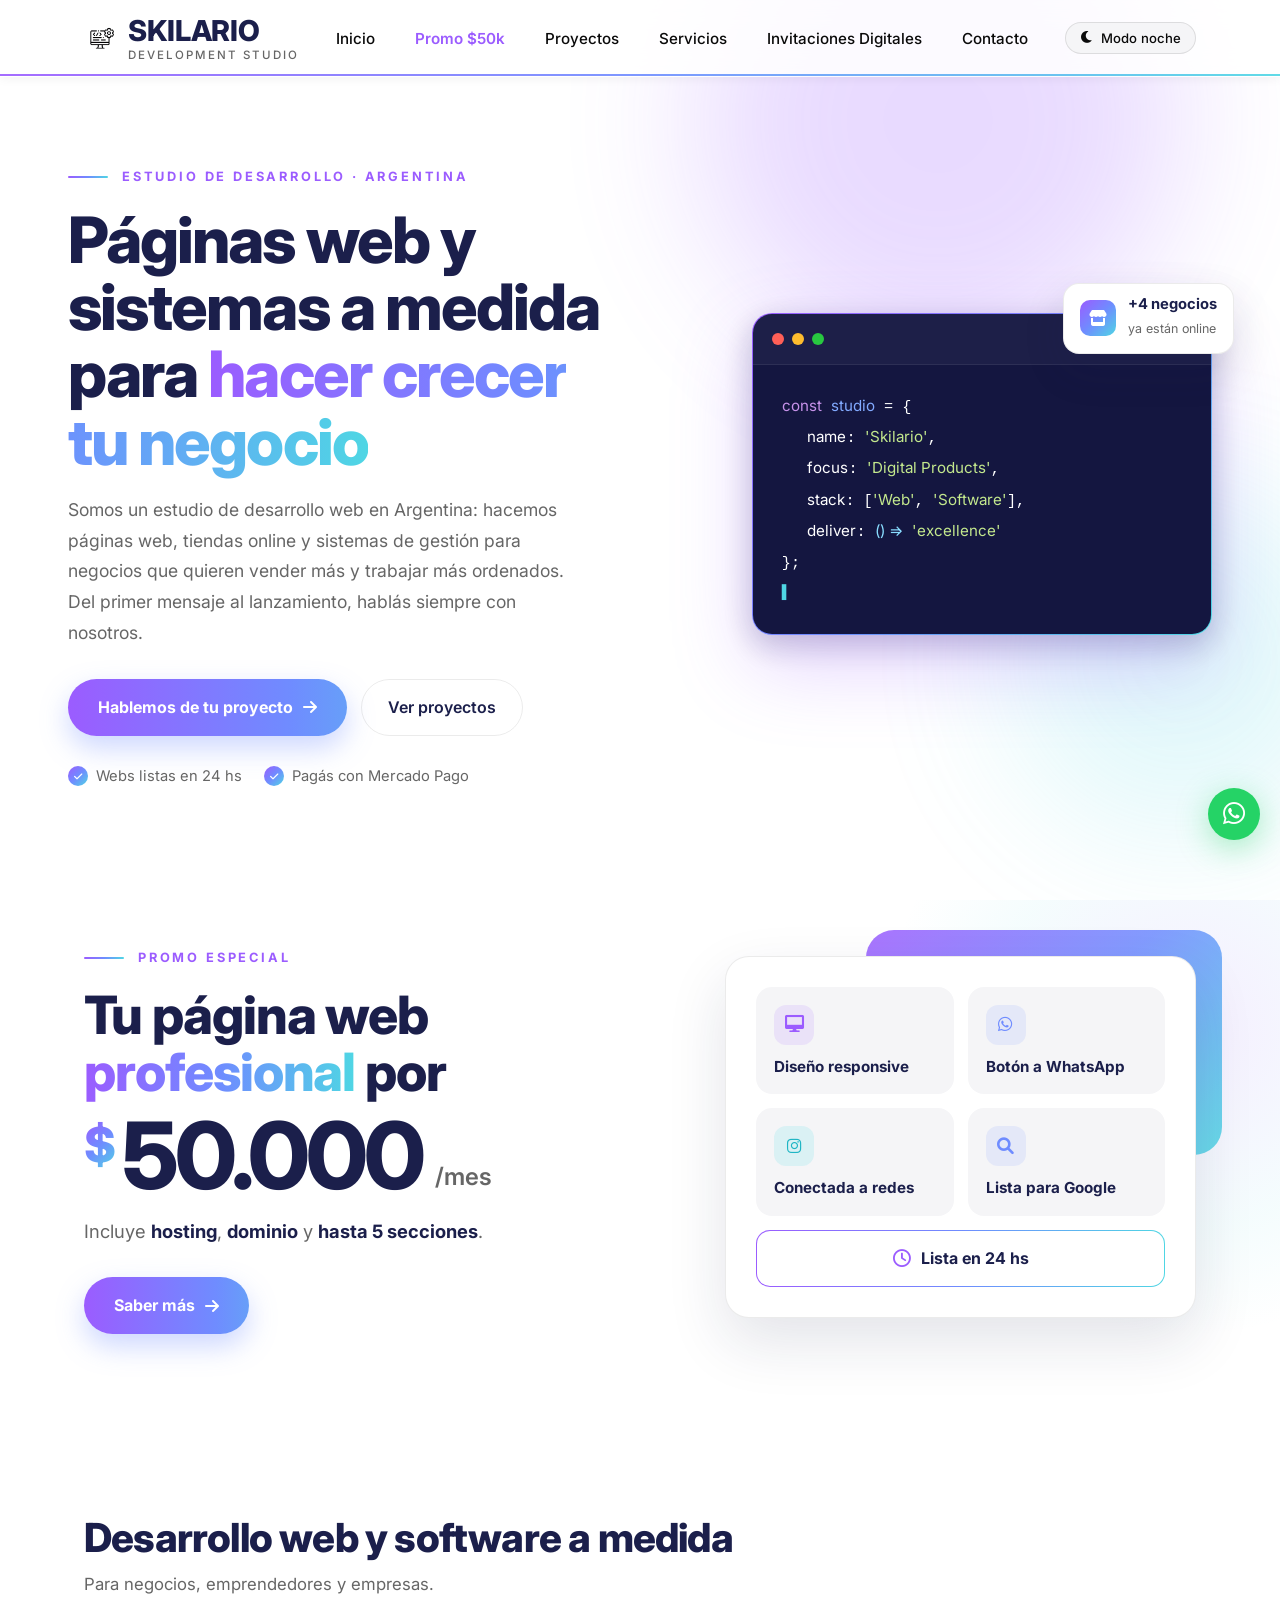
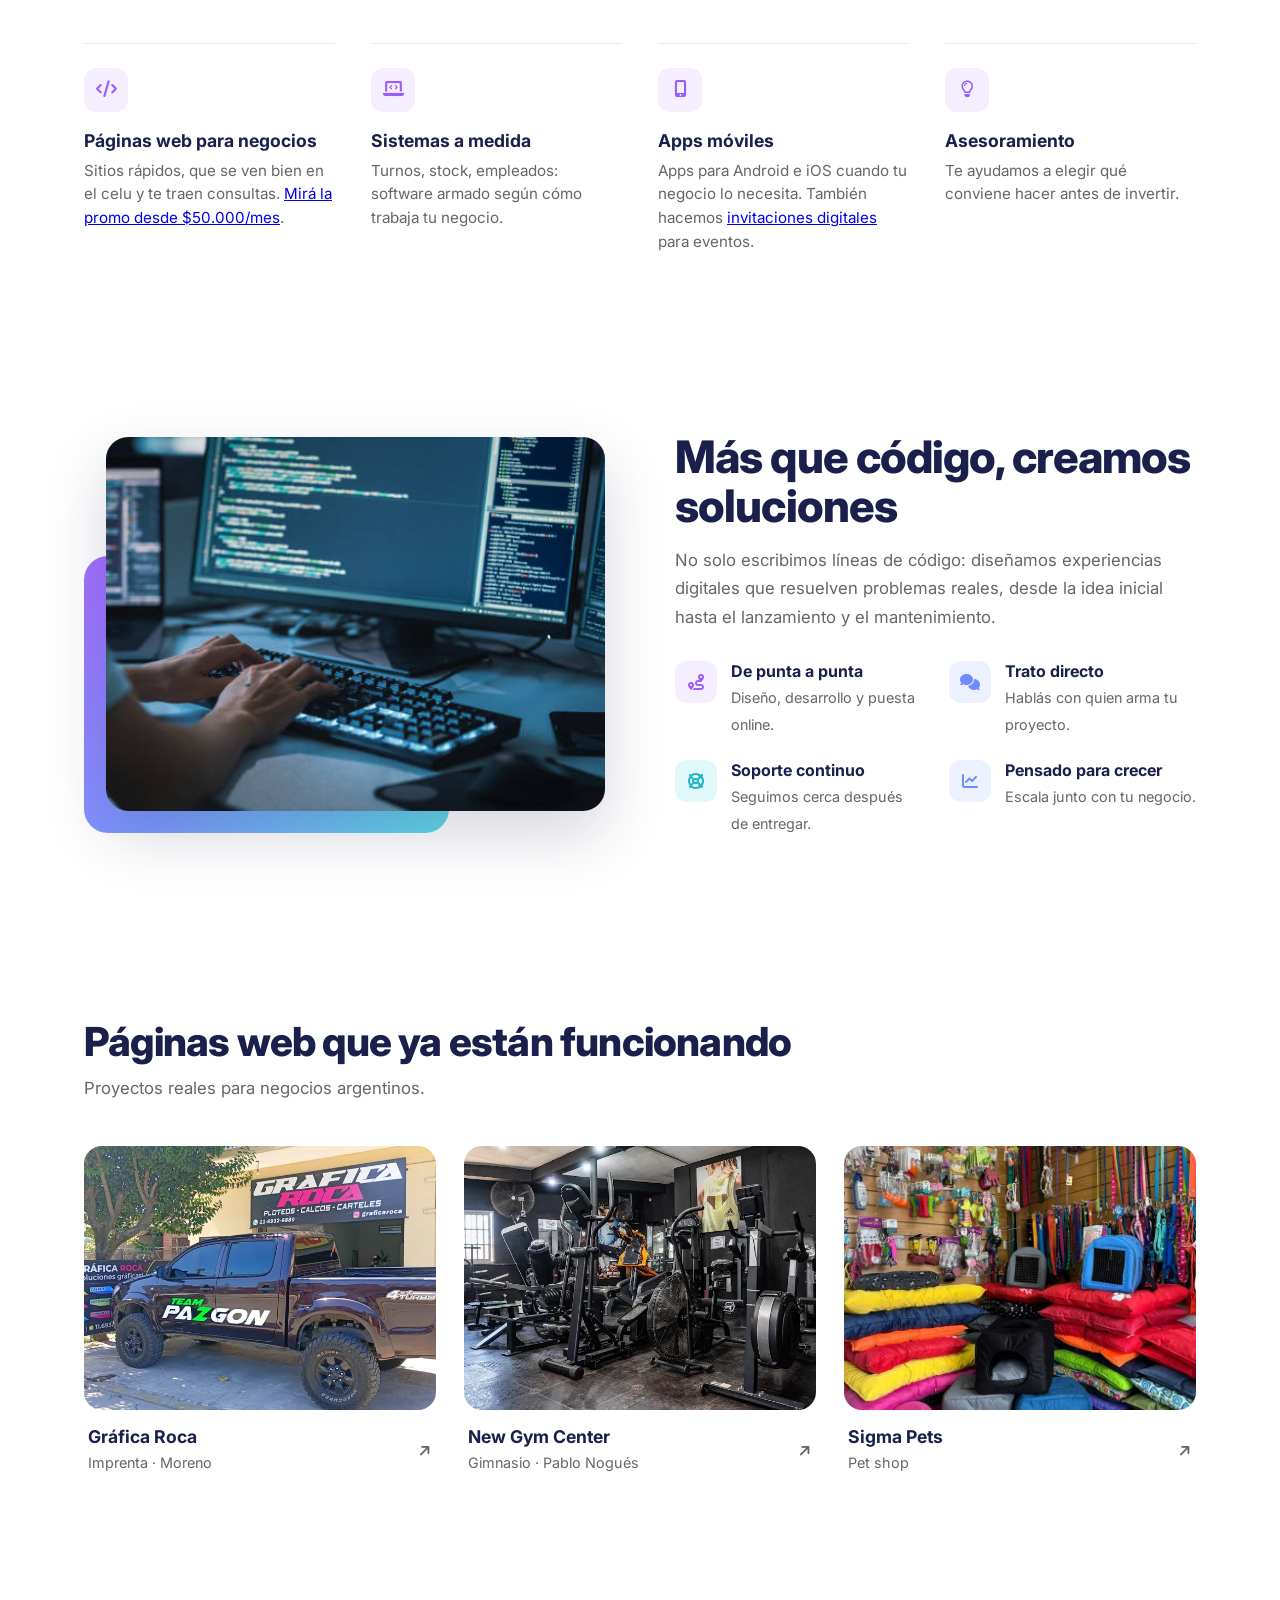
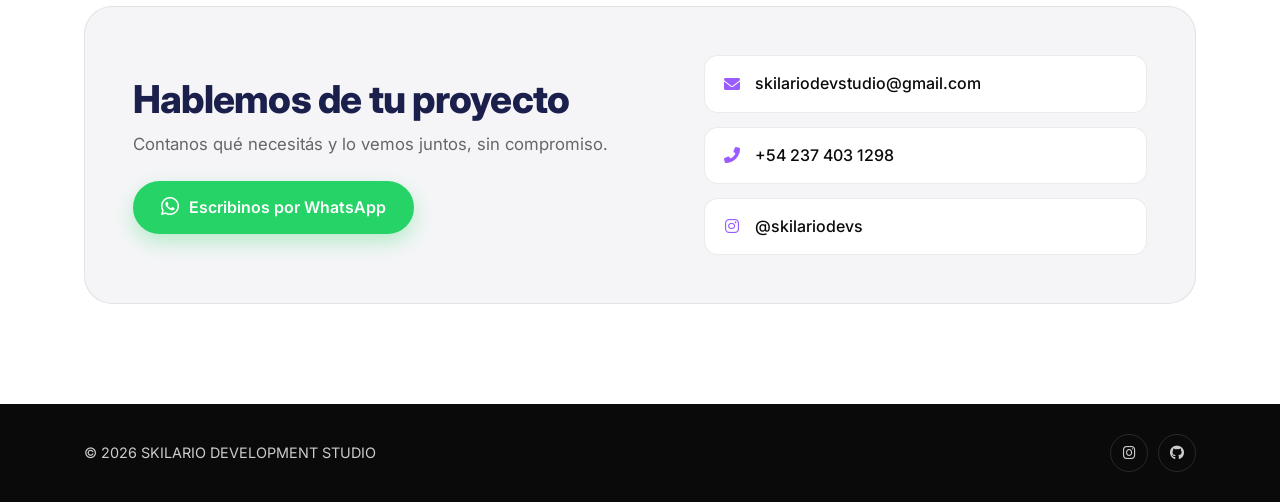
==== commit 43f1682d: "mejorado de SEO y agregado de FAQ" ====
--- a/index.html
+++ b/index.html
@@ -3,8 +3,80 @@
 <head>
     <meta charset="UTF-8">
     <meta name="viewport" content="width=device-width, initial-scale=1.0">
-    <title>Skilario Development Studio</title>
-    <link rel="icon" type="image/png" href="imagenes/LOGOSKILARIO .png" />
+    <title>Skilario Dev Studio | Páginas web y sistemas a medida en Argentina</title>
+    <meta name="description" content="Diseñamos páginas web y sistemas a medida para negocios y PyMEs de Argentina. Tu web profesional con hosting y dominio desde $50.000 por mes, lista en 24 hs. Pedí presupuesto por WhatsApp.">
+    <link rel="canonical" href="https://skilariodev.com.ar/">
+    <meta name="robots" content="index, follow, max-image-preview:large">
+    <meta name="theme-color" content="#1b1f4b">
+    <meta name="author" content="Skilario Development Studio">
+
+    <!-- Open Graph / Twitter -->
+    <meta property="og:type" content="website">
+    <meta property="og:site_name" content="Skilario Development Studio">
+    <meta property="og:locale" content="es_AR">
+    <meta property="og:title" content="Skilario Dev Studio | Páginas web y sistemas a medida en Argentina">
+    <meta property="og:description" content="Diseñamos páginas web y sistemas a medida para negocios y PyMEs de Argentina. Tu web profesional con hosting y dominio desde $50.000 por mes, lista en 24 hs. Pedí presupuesto por WhatsApp.">
+    <meta property="og:url" content="https://skilariodev.com.ar/">
+    <meta property="og:image" content="https://skilariodev.com.ar/imagenes/og-skilario.png">
+    <meta property="og:image:width" content="1200">
+    <meta property="og:image:height" content="630">
+    <meta property="og:image:alt" content="Skilario Development Studio: páginas web y sistemas a medida">
+    <meta name="twitter:card" content="summary_large_image">
+    <meta name="twitter:title" content="Skilario Dev Studio | Páginas web y sistemas a medida en Argentina">
+    <meta name="twitter:description" content="Diseñamos páginas web y sistemas a medida para negocios y PyMEs de Argentina. Tu web profesional con hosting y dominio desde $50.000 por mes, lista en 24 hs. Pedí presupuesto por WhatsApp.">
+    <meta name="twitter:image" content="https://skilariodev.com.ar/imagenes/og-skilario.png">
+
+    <!-- Íconos -->
+    <link rel="icon" type="image/png" sizes="48x48" href="imagenes/favicon-48.png">
+    <link rel="icon" type="image/png" sizes="192x192" href="imagenes/favicon-192.png">
+    <link rel="apple-touch-icon" href="imagenes/apple-touch-icon.png">
+
+    <!-- Datos estructurados (schema.org) -->
+    <script type="application/ld+json">
+{
+  "@context": "https://schema.org",
+  "@graph": [
+    {
+      "@type": "ProfessionalService",
+      "@id": "https://skilariodev.com.ar/#organization",
+      "name": "Skilario Development Studio",
+      "alternateName": "Skilario Dev Studio",
+      "url": "https://skilariodev.com.ar/",
+      "logo": "https://skilariodev.com.ar/imagenes/favicon-192.png",
+      "image": "https://skilariodev.com.ar/imagenes/og-skilario.png",
+      "telephone": "+54 237 403 1298",
+      "email": "skilariodevstudio@gmail.com",
+      "description": "Estudio de desarrollo web y software en Argentina: páginas web, tiendas online, sistemas de gestión a medida e invitaciones digitales para negocios y PyMEs.",
+      "areaServed": {
+        "@type": "Country",
+        "name": "Argentina"
+      },
+      "knowsLanguage": "es-AR",
+      "sameAs": [
+        "https://www.instagram.com/skilariodevs/",
+        "https://github.com/Skilario/SkilarioDevStudio"
+      ],
+      "contactPoint": {
+        "@type": "ContactPoint",
+        "contactType": "ventas",
+        "telephone": "+54 237 403 1298",
+        "email": "skilariodevstudio@gmail.com",
+        "availableLanguage": "Spanish"
+      }
+    },
+    {
+      "@type": "WebSite",
+      "@id": "https://skilariodev.com.ar/#website",
+      "url": "https://skilariodev.com.ar/",
+      "name": "Skilario Development Studio",
+      "inLanguage": "es-AR",
+      "publisher": {
+        "@id": "https://skilariodev.com.ar/#organization"
+      }
+    }
+  ]
+}
+    </script>
     <link rel="stylesheet" href="css/styles.css">
     <link rel="stylesheet" href="https://cdnjs.cloudflare.com/ajax/libs/font-awesome/6.0.0-beta3/css/all.min.css">
     <link rel="preconnect" href="https://fonts.googleapis.com">
@@ -17,7 +89,7 @@
     <nav class="navbar">
         <div class="container nav-container">
             <div class="logo">
-                <img src="imagenes/LOGOSKILARIO .png" alt="Skilario Logo" class="logo-img">
+                <img src="imagenes/LOGOSKILARIO .png" alt="Logo de Skilario Development Studio" class="logo-img" width="239" height="226">
                 <div class="logo-text-wrap">
                     <span class="logo-skilario">SKILARIO</span>
                     <span class="logo-dev">DEVELOPMENT STUDIO</span>
@@ -54,8 +126,8 @@
         <div class="container hero-content">
             <div class="hero-text animate-fade-in">
                 <span class="eyebrow">Estudio de desarrollo · Argentina</span>
-                <h1>Construimos el <span class="text-blue">futuro digital</span> de tu negocio</h1>
-                <p class="hero-sub">Hacemos páginas web y sistemas a medida para negocios que quieren vender más y trabajar más ordenados. Del primer mensaje al lanzamiento, hablás siempre con nosotros.</p>
+                <h1>Páginas web y sistemas a medida para <span class="text-blue">hacer crecer tu negocio</span></h1>
+                <p class="hero-sub">Somos un estudio de desarrollo web en Argentina: hacemos páginas web, tiendas online y sistemas de gestión para negocios que quieren vender más y trabajar más ordenados. Del primer mensaje al lanzamiento, hablás siempre con nosotros.</p>
                 <div class="hero-actions">
                     <a href="https://wa.me/542374031298?text=Hola%20Skilario!%20Quiero%20hablar%20de%20un%20proyecto" target="_blank" rel="noopener" class="btn-grad">Hablemos de tu proyecto <i class="fas fa-arrow-right"></i></a>
                     <a href="#proyectos" class="btn-ghost">Ver proyectos</a>
@@ -124,14 +196,14 @@
     <section id="servicios" class="svc">
         <div class="container">
             <div class="sec-head animate-on-scroll">
-                <h2>Qué hacemos</h2>
+                <h2>Desarrollo web y software a medida</h2>
                 <p>Para negocios, emprendedores y empresas.</p>
             </div>
             <div class="svc-grid">
                 <div class="svc-item animate-on-scroll delay-1">
                     <span class="svc-ico"><i class="fas fa-code"></i></span>
-                    <h3>Páginas web</h3>
-                    <p>Sitios rápidos, que se ven bien en el celu y te traen consultas.</p>
+                    <h3>Páginas web para negocios</h3>
+                    <p>Sitios rápidos, que se ven bien en el celu y te traen consultas. <a href="html/servicios.html#promo">Mirá la promo desde $50.000/mes</a>.</p>
                 </div>
                 <div class="svc-item animate-on-scroll delay-2">
                     <span class="svc-ico"><i class="fas fa-laptop-code"></i></span>
@@ -141,7 +213,7 @@
                 <div class="svc-item animate-on-scroll delay-3">
                     <span class="svc-ico"><i class="fas fa-mobile-alt"></i></span>
                     <h3>Apps móviles</h3>
-                    <p>Apps para Android e iOS cuando tu negocio lo necesita.</p>
+                    <p>Apps para Android e iOS cuando tu negocio lo necesita. También hacemos <a href="html/invitaciones.html">invitaciones digitales</a> para eventos.</p>
                 </div>
                 <div class="svc-item animate-on-scroll delay-4">
                     <span class="svc-ico"><i class="far fa-lightbulb"></i></span>
@@ -156,7 +228,7 @@
     <section class="about">
         <div class="container about-grid">
             <div class="about-media animate-on-scroll">
-                <img src="imagenes/programando.jpg" alt="Desarrollador programando en su escritorio">
+                <img src="imagenes/programando.jpg" alt="Desarrollador de Skilario programando una página web en su escritorio" loading="lazy" decoding="async">
             </div>
             <div class="about-text animate-on-scroll delay-2">
                 <h2>Más que código, creamos soluciones</h2>
@@ -187,26 +259,26 @@
     <section id="proyectos" class="works">
         <div class="container">
             <div class="sec-head animate-on-scroll">
-                <h2>Algunos trabajos</h2>
-                <p>Webs que ya están funcionando.</p>
+                <h2>Páginas web que ya están funcionando</h2>
+                <p>Proyectos reales para negocios argentinos.</p>
             </div>
             <div class="works-grid">
                 <a href="https://graficaroca.com.ar" target="_blank" rel="noopener" class="work animate-on-scroll">
-                    <div class="work-img"><img src="imagenes/hilux.png" alt="Camioneta ploteada por Gráfica Roca"></div>
+                    <div class="work-img"><img src="imagenes/hilux.webp" alt="Página web de Gráfica Roca, imprenta de Moreno: camioneta con ploteo" width="900" height="506" loading="lazy" decoding="async"></div>
                     <div class="work-info">
                         <div><h3>Gráfica Roca</h3><span>Imprenta · Moreno</span></div>
                         <i class="fas fa-arrow-right" aria-hidden="true"></i>
                     </div>
                 </a>
                 <a href="https://Newgymcenterr.netlify.app" target="_blank" rel="noopener" class="work animate-on-scroll">
-                    <div class="work-img"><img src="imagenes/Gymcenterdentro.png" alt="Interior de New Gym Center"></div>
+                    <div class="work-img"><img src="imagenes/Gymcenterdentro.webp" alt="Página web de New Gym Center, gimnasio en Pablo Nogués: interior del gimnasio" width="680" height="483" loading="lazy" decoding="async"></div>
                     <div class="work-info">
                         <div><h3>New Gym Center</h3><span>Gimnasio · Pablo Nogués</span></div>
                         <i class="fas fa-arrow-right" aria-hidden="true"></i>
                     </div>
                 </a>
                 <a href="https://jjuan2105.wixsite.com/sigmapets" target="_blank" rel="noopener" class="work animate-on-scroll">
-                    <div class="work-img"><img src="imagenes/veterinaria.png" alt="Local de Sigma Pets"></div>
+                    <div class="work-img"><img src="imagenes/veterinaria.webp" alt="Página web de Sigma Pets, pet shop: frente del local" width="720" height="960" loading="lazy" decoding="async"></div>
                     <div class="work-info">
                         <div><h3>Sigma Pets</h3><span>Pet shop</span></div>
                         <i class="fas fa-arrow-right" aria-hidden="true"></i>
--- a/css/styles.css
+++ b/css/styles.css
@@ -2070,3 +2070,51 @@
   .work:hover .work-img img { transform: none; }
 }
 @media (max-width: 768px) { .hero-trust { justify-content: flex-start; } }
+
+/* ══════════════════════════════════════════════════════════
+   Mobile: tipografía más compacta (títulos y espaciados)
+   ══════════════════════════════════════════════════════════ */
+@media (max-width: 768px) {
+  section { padding: 56px 0; }
+  .sec-head { margin-bottom: 28px; }
+
+  h1, .hero h1 { font-size: 2.1rem; line-height: 1.1; }
+  h2,
+  .sec-head h2,
+  .about-text h2,
+  .contact2-text h2,
+  .custom__head h2 { font-size: 1.6rem; line-height: 1.2; }
+  .promo-title { font-size: 1.75rem; line-height: 1.15; }
+
+  .promo-price .amount,
+  .promo--home .promo-price .amount { font-size: 3.4rem; }
+  .promo-price .cur { font-size: 1.6rem; }
+  .price-current { font-size: 2.2rem; }
+
+  .service-card h3 { font-size: 1.2rem; }
+  .custom-card h3, .custom-cta h3 { font-size: 1.1rem; }
+  .svc-item h3, .work-info h3 { font-size: 1.02rem; }
+
+  .hero-sub { font-size: 1rem; line-height: 1.6; }
+  .section-subtitle { font-size: 1rem; margin-bottom: 36px; }
+  .sec-head p, .about-lead, .contact2-text p,
+  .custom__head p, .description-text p { font-size: 0.98rem; }
+}
+
+@media (max-width: 400px) {
+  h1, .hero h1 { font-size: 1.85rem; }
+  h2,
+  .sec-head h2,
+  .about-text h2,
+  .contact2-text h2,
+  .custom__head h2 { font-size: 1.45rem; }
+  .promo-title { font-size: 1.55rem; }
+  .promo-price .amount,
+  .promo--home .promo-price .amount { font-size: 3rem; }
+}
+
+/* Mobile: texto del logo más chico (la imagen queda igual) */
+@media (max-width: 768px) {
+  .logo-skilario { font-size: 1.3rem; line-height: 1.1; }
+  .logo-dev { font-size: 0.58rem; letter-spacing: 1.5px; }
+}
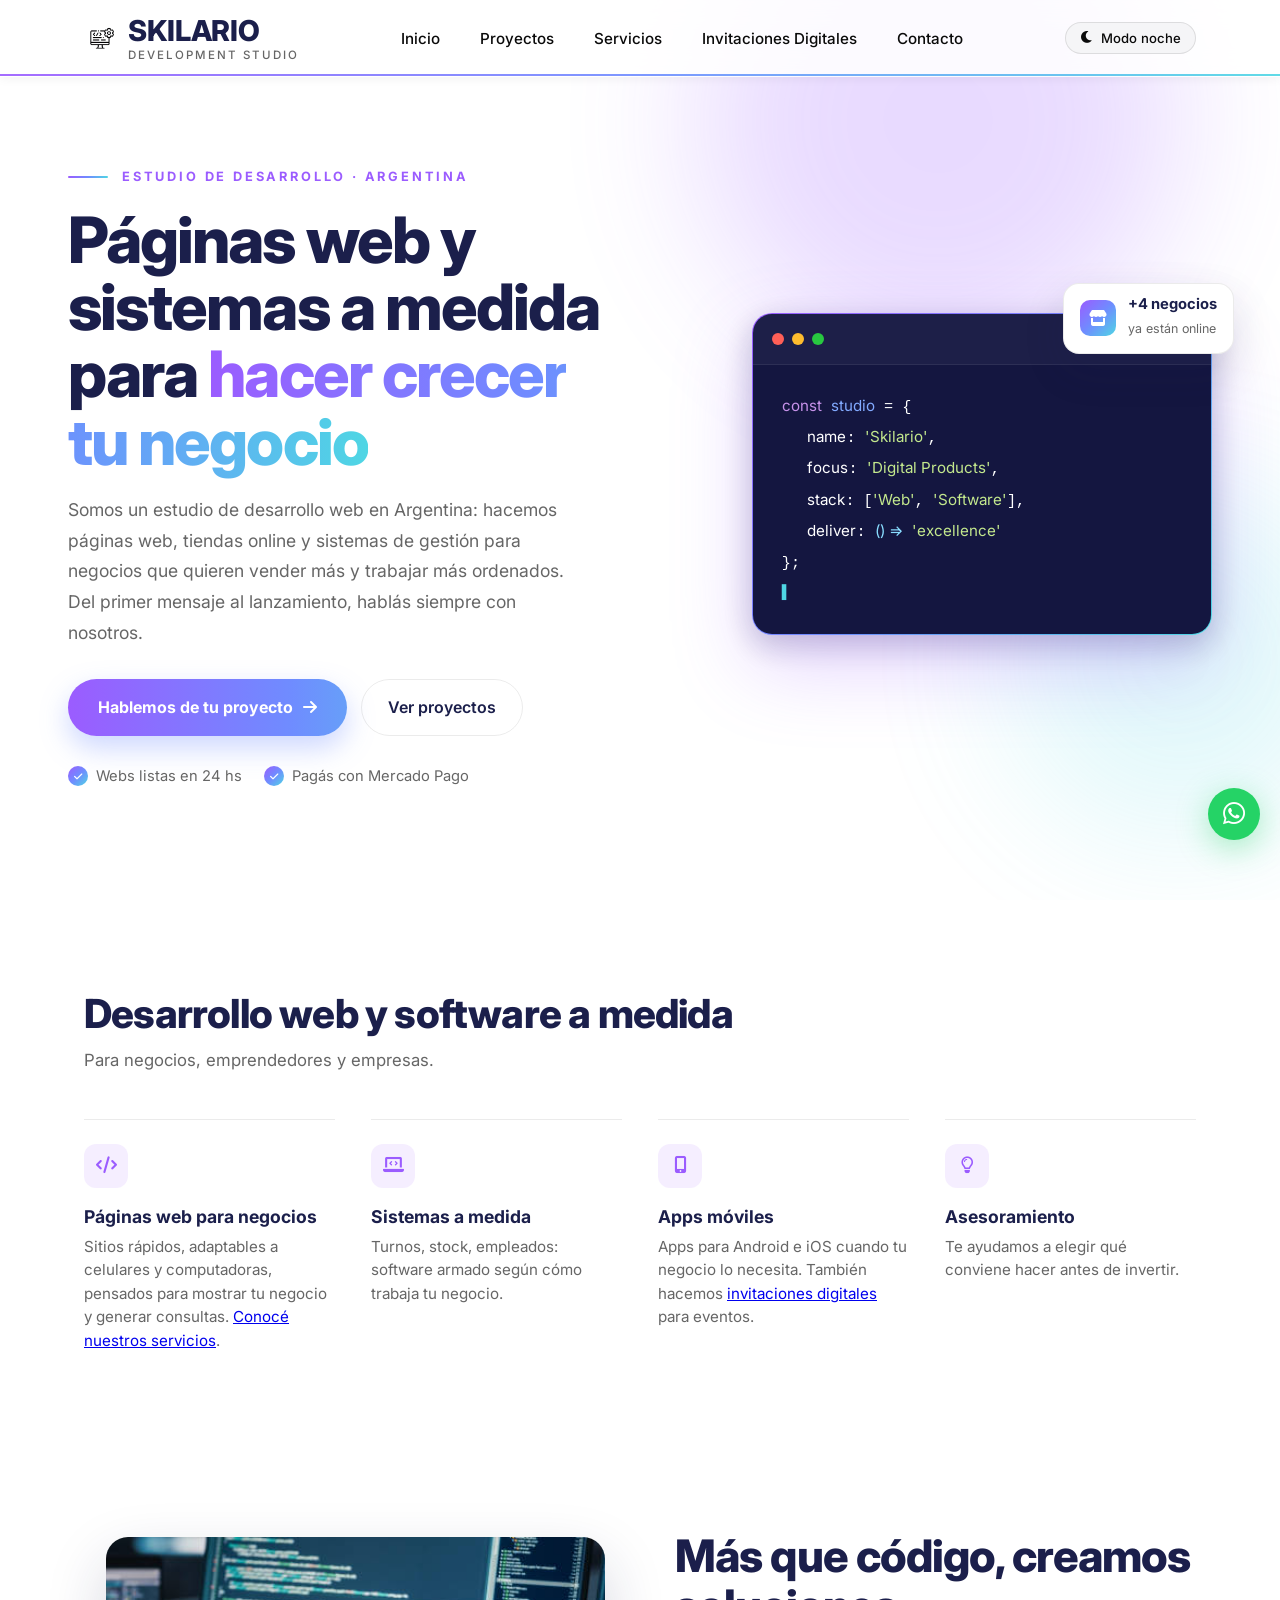
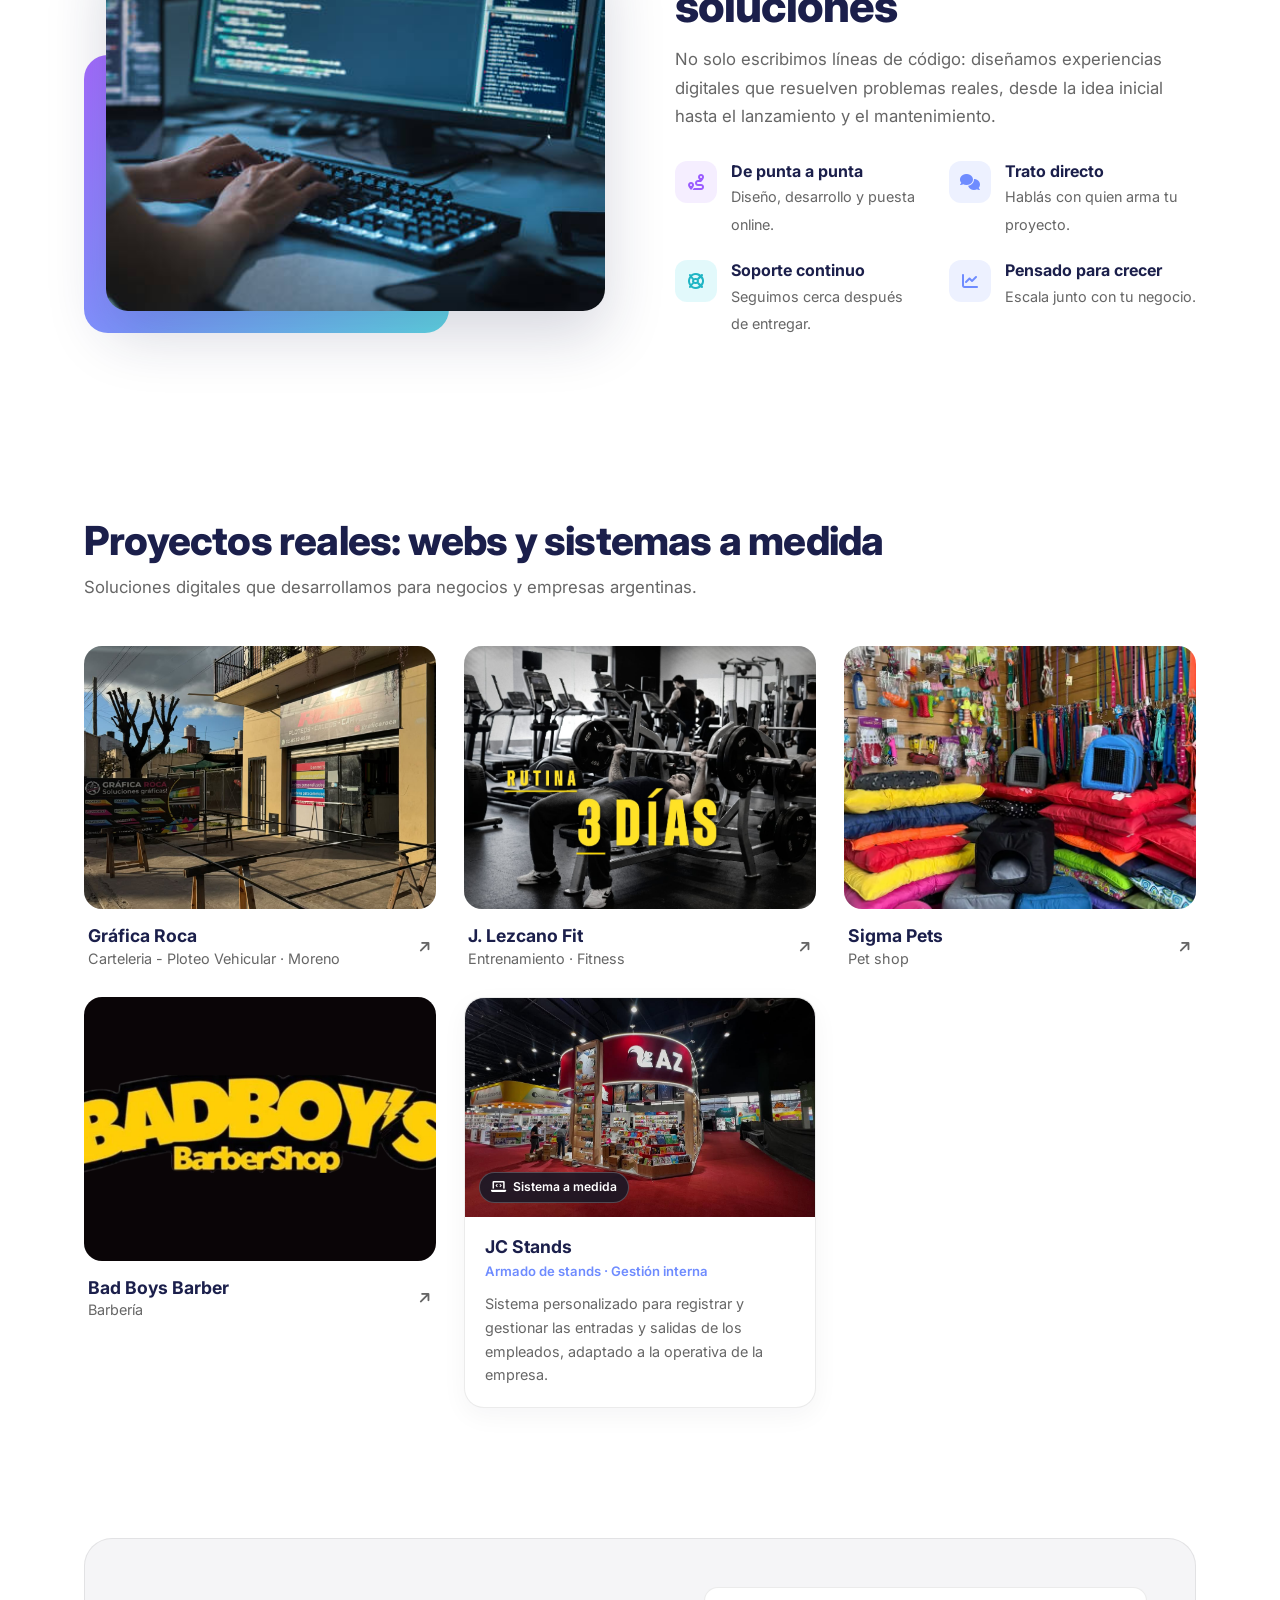
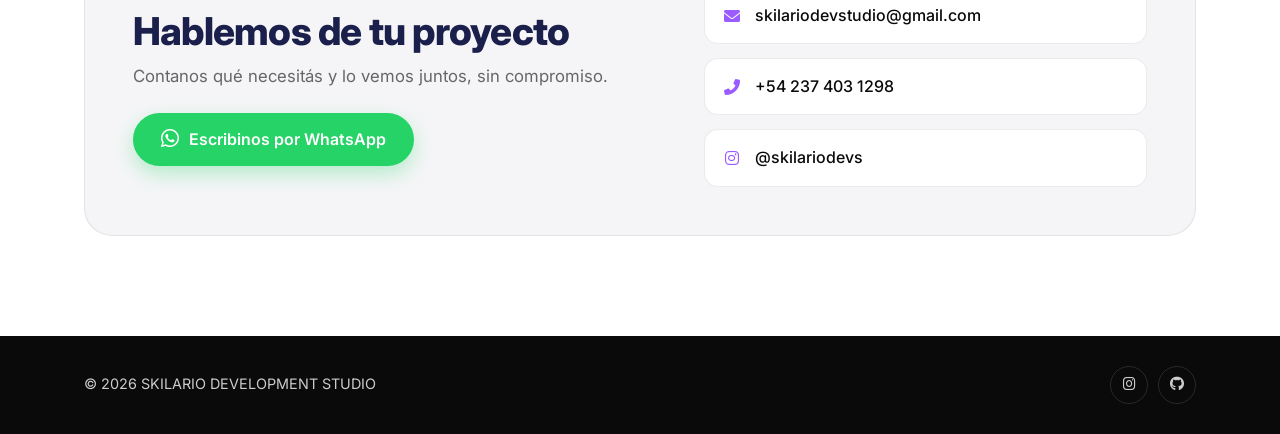
==== commit 82fb21c8: "Agregado de Proyectos y borrado de secciones desactualizadas" ====
--- a/index.html
+++ b/index.html
@@ -4,7 +4,7 @@
     <meta charset="UTF-8">
     <meta name="viewport" content="width=device-width, initial-scale=1.0">
     <title>Skilario Dev Studio | Páginas web y sistemas a medida en Argentina</title>
-    <meta name="description" content="Diseñamos páginas web y sistemas a medida para negocios y PyMEs de Argentina. Tu web profesional con hosting y dominio desde $50.000 por mes, lista en 24 hs. Pedí presupuesto por WhatsApp.">
+    <meta name="description" content="Diseñamos páginas web, tiendas online y sistemas a medida para negocios y PyMEs de Argentina. Pedí presupuesto por WhatsApp.">
     <link rel="canonical" href="https://skilariodev.com.ar/">
     <meta name="robots" content="index, follow, max-image-preview:large">
     <meta name="theme-color" content="#1b1f4b">
@@ -15,7 +15,7 @@
     <meta property="og:site_name" content="Skilario Development Studio">
     <meta property="og:locale" content="es_AR">
     <meta property="og:title" content="Skilario Dev Studio | Páginas web y sistemas a medida en Argentina">
-    <meta property="og:description" content="Diseñamos páginas web y sistemas a medida para negocios y PyMEs de Argentina. Tu web profesional con hosting y dominio desde $50.000 por mes, lista en 24 hs. Pedí presupuesto por WhatsApp.">
+    <meta property="og:description" content="Diseñamos páginas web, tiendas online y sistemas a medida para negocios y PyMEs de Argentina. Pedí presupuesto por WhatsApp.">
     <meta property="og:url" content="https://skilariodev.com.ar/">
     <meta property="og:image" content="https://skilariodev.com.ar/imagenes/og-skilario.png">
     <meta property="og:image:width" content="1200">
@@ -23,7 +23,7 @@
     <meta property="og:image:alt" content="Skilario Development Studio: páginas web y sistemas a medida">
     <meta name="twitter:card" content="summary_large_image">
     <meta name="twitter:title" content="Skilario Dev Studio | Páginas web y sistemas a medida en Argentina">
-    <meta name="twitter:description" content="Diseñamos páginas web y sistemas a medida para negocios y PyMEs de Argentina. Tu web profesional con hosting y dominio desde $50.000 por mes, lista en 24 hs. Pedí presupuesto por WhatsApp.">
+    <meta name="twitter:description" content="Diseñamos páginas web, tiendas online y sistemas a medida para negocios y PyMEs de Argentina. Pedí presupuesto por WhatsApp.">
     <meta name="twitter:image" content="https://skilariodev.com.ar/imagenes/og-skilario.png">
 
     <!-- Íconos -->
@@ -97,7 +97,6 @@
             </div>
             <ul class="nav-menu">
                 <li><a href="#inicio">Inicio</a></li>
-                <li><a href="#promo" class="nav-promo">Promo $50k</a></li>
                 <li><a href="#proyectos">Proyectos</a></li>
                 <li><a href="html/servicios.html">Servicios</a></li>
                 <li><a href="html/invitaciones.html">Invitaciones Digitales</a></li>
@@ -163,36 +162,7 @@
         </div>
     </section>
 
-    <!-- PROMO (resumen: el detalle completo está en Servicios) -->
-    <section id="promo" class="promo promo--home">
-        <div class="container promo-grid">
-            <div class="promo-text animate-on-scroll">
-                <span class="eyebrow">Promo especial</span>
-                <h2 class="promo-title">Tu página web <span class="text-blue">profesional</span> por</h2>
-                <div class="promo-price" aria-label="50.000 pesos por mes">
-                    <span class="cur">$</span><span class="amount">50.000</span><span class="per">/mes</span>
-                </div>
-                <p class="promo-includes">Incluye <strong>hosting</strong>, <strong>dominio</strong> y <strong>hasta 5 secciones</strong>.</p>
-                <div class="promo-actions">
-                    <a href="html/servicios.html#promo" class="btn-grad">Saber más <i class="fas fa-arrow-right"></i></a>
-                </div>
-            </div>
-
-            <div class="promo-card-wrap animate-on-scroll delay-2">
-                <div class="promo-card promo-card--mini">
-                    <ul class="promo-mini">
-                        <li><span class="ico"><i class="fas fa-desktop"></i></span> Diseño responsive</li>
-                        <li><span class="ico"><i class="fab fa-whatsapp"></i></span> Botón a WhatsApp</li>
-                        <li><span class="ico"><i class="fab fa-instagram"></i></span> Conectada a redes</li>
-                        <li><span class="ico"><i class="fas fa-search"></i></span> Lista para Google</li>
-                    </ul>
-                    <div class="promo-mini__fast"><i class="far fa-clock"></i> Lista en 24 hs</div>
-                </div>
-            </div>
-        </div>
-    </section>
-
-    <!-- SERVICIOS -->
+<!-- SERVICIOS -->
     <section id="servicios" class="svc">
         <div class="container">
             <div class="sec-head animate-on-scroll">
@@ -203,7 +173,7 @@
                 <div class="svc-item animate-on-scroll delay-1">
                     <span class="svc-ico"><i class="fas fa-code"></i></span>
                     <h3>Páginas web para negocios</h3>
-                    <p>Sitios rápidos, que se ven bien en el celu y te traen consultas. <a href="html/servicios.html#promo">Mirá la promo desde $50.000/mes</a>.</p>
+                    <p>Sitios rápidos, adaptables a celulares y computadoras, pensados para mostrar tu negocio y generar consultas. <a href="html/servicios.html">Conocé nuestros servicios</a>.</p>
                 </div>
                 <div class="svc-item animate-on-scroll delay-2">
                     <span class="svc-ico"><i class="fas fa-laptop-code"></i></span>
@@ -259,31 +229,51 @@
     <section id="proyectos" class="works">
         <div class="container">
             <div class="sec-head animate-on-scroll">
-                <h2>Páginas web que ya están funcionando</h2>
-                <p>Proyectos reales para negocios argentinos.</p>
+                <h2>Proyectos reales: webs y sistemas a medida</h2>
+                <p>Soluciones digitales que desarrollamos para negocios y empresas argentinas.</p>
             </div>
             <div class="works-grid">
-                <a href="https://graficaroca.com.ar" target="_blank" rel="noopener" class="work animate-on-scroll">
-                    <div class="work-img"><img src="imagenes/hilux.webp" alt="Página web de Gráfica Roca, imprenta de Moreno: camioneta con ploteo" width="900" height="506" loading="lazy" decoding="async"></div>
+                <a href="https://graficaroca.com.ar/" target="_blank" rel="noopener noreferrer" class="work animate-on-scroll" aria-label="Visitar la web de Gráfica Roca">
+                    <div class="work-img"><img src="imagenes/graficaroca.jpg" alt="Sitio web de Gráfica Roca, imprenta de Moreno" width="900" height="506" loading="lazy" decoding="async"></div>
                     <div class="work-info">
-                        <div><h3>Gráfica Roca</h3><span>Imprenta · Moreno</span></div>
+                        <div><h3>Gráfica Roca</h3><span>Carteleria - Ploteo Vehicular · Moreno</span></div>
                         <i class="fas fa-arrow-right" aria-hidden="true"></i>
                     </div>
                 </a>
-                <a href="https://Newgymcenterr.netlify.app" target="_blank" rel="noopener" class="work animate-on-scroll">
-                    <div class="work-img"><img src="imagenes/Gymcenterdentro.webp" alt="Página web de New Gym Center, gimnasio en Pablo Nogués: interior del gimnasio" width="680" height="483" loading="lazy" decoding="async"></div>
+                <a href="https://jlezcanofit.com.ar/" target="_blank" rel="noopener noreferrer" class="work animate-on-scroll" aria-label="Visitar la web de J. Lezcano Fit">
+                    <div class="work-img"><img src="imagenes/julianlezcanoweb.jpg" alt="Sitio web de J. Lezcano Fit" width="900" height="675" loading="lazy" decoding="async"></div>
                     <div class="work-info">
-                        <div><h3>New Gym Center</h3><span>Gimnasio · Pablo Nogués</span></div>
+                        <div><h3>J. Lezcano Fit</h3><span>Entrenamiento · Fitness</span></div>
                         <i class="fas fa-arrow-right" aria-hidden="true"></i>
                     </div>
                 </a>
-                <a href="https://jjuan2105.wixsite.com/sigmapets" target="_blank" rel="noopener" class="work animate-on-scroll">
-                    <div class="work-img"><img src="imagenes/veterinaria.webp" alt="Página web de Sigma Pets, pet shop: frente del local" width="720" height="960" loading="lazy" decoding="async"></div>
+                <a href="https://jjuan2105.wixsite.com/sigmapets" target="_blank" rel="noopener noreferrer" class="work animate-on-scroll" aria-label="Visitar la web de Sigma Pets">
+                    <div class="work-img"><img src="imagenes/veterinaria.webp" alt="Sitio web de Sigma Pets, pet shop" width="720" height="960" loading="lazy" decoding="async"></div>
                     <div class="work-info">
                         <div><h3>Sigma Pets</h3><span>Pet shop</span></div>
                         <i class="fas fa-arrow-right" aria-hidden="true"></i>
                     </div>
                 </a>
+                <a href="https://badboysbarber.com.ar/" target="_blank" rel="noopener noreferrer" class="work animate-on-scroll" aria-label="Visitar la web de Bad Boys Barber">
+                    <div class="work-img"><img src="imagenes/badboysbarber.jpg" alt="Sitio web de Bad Boys Barber" width="900" height="675" loading="lazy" decoding="async"></div>
+                    <div class="work-info">
+                        <div><h3>Bad Boys Barber</h3><span>Barbería</span></div>
+                        <i class="fas fa-arrow-right" aria-hidden="true"></i>
+                    </div>
+                </a>
+                <article class="work work--case-study animate-on-scroll" aria-label="Sistema de gestión de empleados desarrollado para JC Stands">
+                    <div class="work-img">
+                        <img src="imagenes/jcstands.jpg" alt="JC Stands, empresa dedicada al armado de stands" width="900" height="675" loading="lazy" decoding="async">
+                        <span class="work-badge"><i class="fas fa-laptop-code" aria-hidden="true"></i> Sistema a medida</span>
+                    </div>
+                    <div class="work-info work-info--detail">
+                        <div>
+                            <h3>JC Stands</h3>
+                            <span>Armado de stands · Gestión interna</span>
+                            <p>Sistema personalizado para registrar y gestionar las entradas y salidas de los empleados, adaptado a la operativa de la empresa.</p>
+                        </div>
+                    </div>
+                </article>
             </div>
         </div>
     </section>
--- a/css/styles.css
+++ b/css/styles.css
@@ -2118,3 +2118,105 @@
   .logo-skilario { font-size: 1.3rem; line-height: 1.1; }
   .logo-dev { font-size: 0.58rem; letter-spacing: 1.5px; }
 }
+
+
+/* Portfolio de cuatro proyectos: grilla adaptable y cómoda en móviles */
+.works-grid {
+  grid-template-columns: repeat(4, minmax(0, 1fr));
+  align-items: start;
+  gap: clamp(14px, 2vw, 28px);
+}
+.works-grid > .work { min-width: 0; }
+.work-img { aspect-ratio: 4 / 3; }
+.work-img img { object-position: center; }
+.work-info { min-width: 0; }
+.work-info > div { min-width: 0; }
+.work-info h3 { overflow-wrap: anywhere; }
+.work-info span { display: block; line-height: 1.4; }
+@media (max-width: 960px) {
+  .works-grid { grid-template-columns: repeat(2, minmax(0, 1fr)); gap: 24px; }
+}
+@media (max-width: 600px) {
+  .works-grid { grid-template-columns: minmax(0, 1fr); gap: 28px; }
+  .works-grid > .work { width: 100%; }
+  .work-img { aspect-ratio: 16 / 10; border-radius: 14px; }
+  .work-info { padding: 12px 2px 0; }
+  .work-info h3 { font-size: 1.05rem; }
+  .work-info span { font-size: .88rem; }
+}
+
+
+/* ─── CASO DE ÉXITO: JC STANDS ─────────────────────────────── */
+/* Grilla equilibrada para proyectos web y sistemas a medida. */
+.works-grid {
+  grid-template-columns: repeat(3, minmax(0, 1fr));
+  align-items: stretch;
+  gap: clamp(18px, 2.2vw, 30px);
+}
+.work--case-study {
+  height: 100%;
+  padding-bottom: 20px;
+  border: 1px solid var(--border);
+  border-radius: 20px;
+  overflow: hidden;
+  background: var(--card-bg);
+  box-shadow: 0 8px 26px rgba(15, 23, 42, 0.045);
+  transition: transform .3s ease, box-shadow .3s ease, border-color .3s ease;
+}
+.work--case-study:hover {
+  transform: translateY(-5px);
+  border-color: rgba(111, 140, 255, .45);
+  box-shadow: 0 18px 38px rgba(15, 23, 42, .10);
+}
+.work--case-study .work-img {
+  position: relative;
+  aspect-ratio: 16 / 10;
+  border-radius: 0;
+  background: var(--bg-alt);
+}
+.work--case-study .work-img img { object-fit: cover; }
+.work-badge {
+  position: absolute;
+  left: 14px;
+  bottom: 14px;
+  display: inline-flex;
+  align-items: center;
+  gap: 7px;
+  padding: 7px 11px;
+  border: 1px solid rgba(255,255,255,.22);
+  border-radius: 999px;
+  color: #fff;
+  background: rgba(17, 24, 39, .82);
+  backdrop-filter: blur(10px);
+  font-size: .76rem;
+  font-weight: 600;
+  line-height: 1.2;
+}
+.work-info--detail {
+  align-items: flex-start;
+  padding: 19px 20px 0;
+}
+.work-info--detail h3 { margin-bottom: 5px; }
+.work-info--detail span {
+  color: var(--brand-blue);
+  font-size: .82rem;
+  font-weight: 600;
+}
+.work-info--detail p {
+  margin-top: 12px;
+  color: var(--text-light);
+  font-size: .9rem;
+  line-height: 1.65;
+}
+body.dark-mode .work--case-study { background: var(--card-bg); }
+@media (max-width: 960px) {
+  .works-grid { grid-template-columns: repeat(2, minmax(0, 1fr)); }
+}
+@media (max-width: 600px) {
+  .works-grid { grid-template-columns: minmax(0, 1fr); }
+  .work--case-study { padding-bottom: 18px; }
+  .work-info--detail { padding: 15px 16px 0; }
+}
+@media (prefers-reduced-motion: reduce) {
+  .work--case-study { transition: none; }
+}
